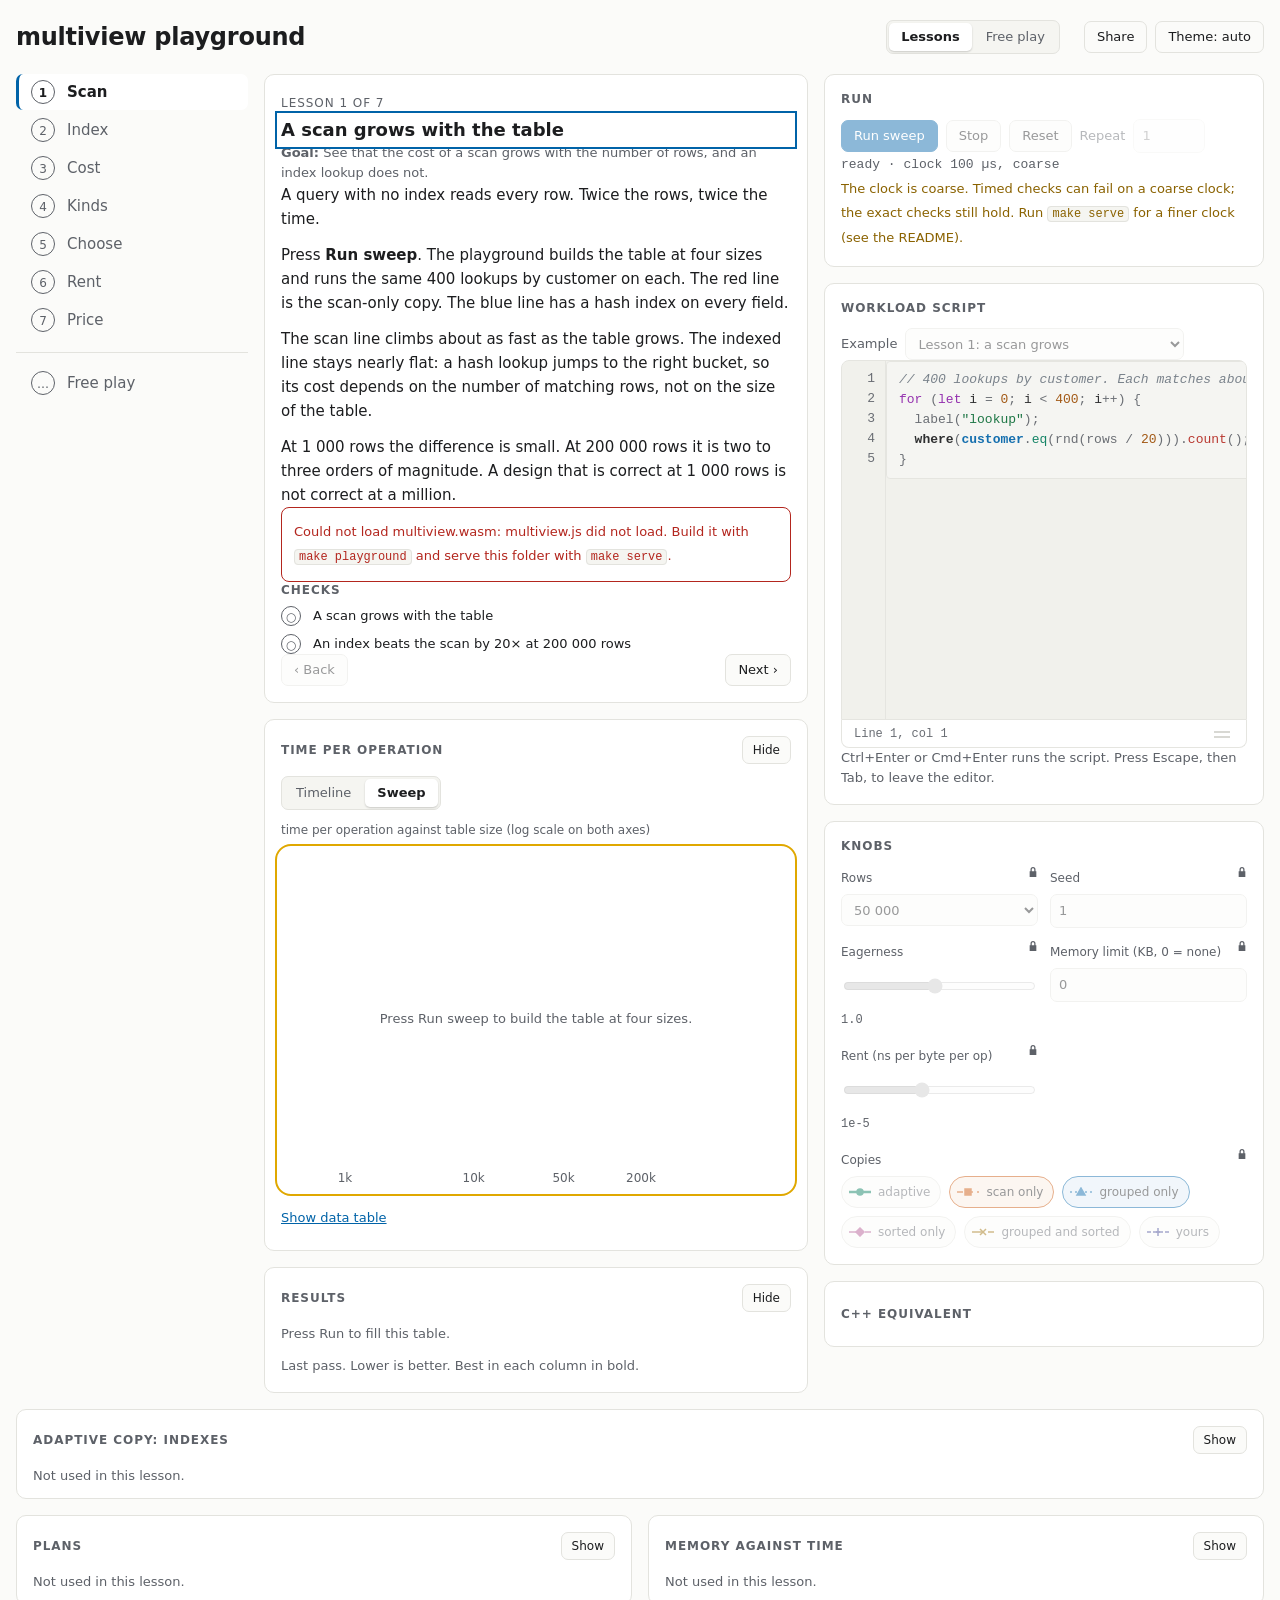
==== playground/web/index.html @ a8b84d74 "feat: rebuild the playground as seven guided lessons with a live editor The page teaches in order: a" ====
<!doctype html>
<html lang="en">
<head>
<meta charset="utf-8">
<meta name="viewport" content="width=device-width, initial-scale=1">
<meta name="color-scheme" content="light dark">
<title>multiview playground</title>
<link rel="stylesheet" href="css/tokens.css">
<link rel="stylesheet" href="css/base.css">
<link rel="stylesheet" href="css/layout.css">
<link rel="stylesheet" href="css/components.css">
<link rel="stylesheet" href="css/charts.css">
<link rel="stylesheet" href="css/editor.css">
</head>
<body>
<a class="skip" id="skip-link" href="#lesson-heading">Skip to lesson</a>
<div class="app">
  <header class="app-header">
    <h1>multiview playground</h1>
    <div class="seg" id="mode-switch" role="group" aria-label="Mode">
      <button type="button" data-mode="lesson" aria-pressed="true">Lessons</button>
      <button type="button" data-mode="free" aria-pressed="false">Free play</button>
    </div>
    <div class="header-tools">
      <span class="share-msg" id="share-status" role="status" aria-live="polite"></span>
      <button type="button" class="btn" id="share-btn">Share</button>
      <button type="button" class="btn" id="theme-btn">Theme: auto</button>
    </div>
  </header>

  <nav class="rail" id="rail" aria-label="Lessons"></nav>
  <nav class="stepper" id="stepper" aria-label="Lessons"></nav>

  <main class="app-main">
    <div class="col-main">
  <section class="panel lesson" id="lesson-panel" aria-label="Lesson">
        <div id="lesson-root"></div>
      </section>

  <section class="panel chart" id="chart-panel" data-panel="chart" aria-labelledby="chart-title">
        <div class="panel-head"><h2 class="panel-title" id="chart-title">Time per operation</h2><button type="button" class="panel-toggle" aria-expanded="true" aria-controls="chart-root">Hide</button></div>
        <p class="panel-unused" hidden>Not used in this lesson.</p>
        <div class="panel-body" id="chart-root"></div>
      </section>

  <section class="panel results" id="results" data-panel="results" aria-labelledby="results-title">
        <div class="panel-head"><h2 class="panel-title" id="results-title">Results</h2><button type="button" class="panel-toggle" aria-expanded="true" aria-controls="results-root">Hide</button></div>
        <p class="panel-unused" hidden>Not used in this lesson.</p>
        <div class="panel-body" id="results-root"></div>
      </section>
    </div>

    <div class="col-side">
  <section class="panel run" id="run-panel" aria-labelledby="run-title">
        <h2 class="panel-title" id="run-title">Run</h2>
        <div id="run-root"></div>
      </section>

  <section class="panel editor" id="editor-panel" aria-labelledby="editor-title">
        <h2 class="panel-title" id="editor-title">Workload script</h2>
        <div id="editor-root"></div>
      </section>

  <section class="panel knobs" id="knobs-panel" aria-labelledby="knobs-title">
        <h2 class="panel-title" id="knobs-title">Knobs</h2>
        <div id="knobs-root"></div>
      </section>

  <details class="panel cpp" id="cpp-panel">
        <summary>C++ equivalent</summary>
        <div id="cpp-root"></div>
      </details>
    </div>

    <div class="analysis">
      <section class="panel inspector" id="inspector" data-panel="inspector" aria-labelledby="inspector-title">
        <div class="panel-head"><h2 class="panel-title" id="inspector-title">Adaptive copy: indexes</h2><button type="button" class="panel-toggle" aria-expanded="true" aria-controls="inspector-root">Hide</button></div>
        <p class="panel-unused" hidden>Not used in this lesson.</p>
        <div class="panel-body" id="inspector-root"></div>
      </section>
      <section class="panel plans" id="plans" data-panel="plans" aria-labelledby="plans-title">
        <div class="panel-head"><h2 class="panel-title" id="plans-title">Plans</h2><button type="button" class="panel-toggle" aria-expanded="true" aria-controls="plans-root">Hide</button></div>
        <p class="panel-unused" hidden>Not used in this lesson.</p>
        <div class="panel-body" id="plans-root"></div>
      </section>
      <section class="panel memory" id="memory" data-panel="memory" aria-labelledby="memory-title">
        <div class="panel-head"><h2 class="panel-title" id="memory-title">Memory against time</h2><button type="button" class="panel-toggle" aria-expanded="true" aria-controls="memory-root">Hide</button></div>
        <p class="panel-unused" hidden>Not used in this lesson.</p>
        <div class="panel-body" id="memory-root"></div>
      </section>
    </div>
  </main>
</div>
<script src="multiview.js"></script>
<script type="module" src="js/main.js"></script>
</body>
</html>
---- playground/web/css/tokens.css ----
/* Every design token of the playground (spec section 8): colours, spacing, type, radii, motion. */
:root {
  color-scheme: light;

  --s-1: 4px; --s-2: 8px; --s-3: 12px; --s-4: 16px; --s-5: 24px; --s-6: 32px; --s-7: 48px;
  --r-panel: 10px; --r-ctl: 7px; --r-badge: 999px; --r-card: 8px;

  --sans: system-ui, -apple-system, "Segoe UI", sans-serif;
  --mono: ui-monospace, "SF Mono", "Cascadia Mono", Menlo, Consolas, monospace;
  --t-xs: 12px; --lh-xs: 16px;
  --t-sm: 13px; --lh-sm: 20px;
  --t-md: 15px; --lh-md: 24px;
  --t-lg: 18px; --lh-lg: 26px;
  --t-xl: 24px; --lh-xl: 32px;

  --ease: cubic-bezier(0.2, 0, 0, 1);

  --bg: #fbfbf9; --panel: #ffffff; --panel-2: #f5f5f1;
  --ink: #1c1d1f; --muted: #5d6168; --line: #e3e3de;
  --grid: #ecece7; --grid-strong: #d5d5cf;
  --accent: #0063a8; --on-accent: #ffffff; --focus: #0063a8;
  --good: #1f7a45; --bad: #b3261e; --warn: #8a6200;
  --event-build: #1f7a45; --event-drop: #b3261e; --event-trial: #6b4fbb;
  --cue-bg: #fff4c2; --cue-ink: #3a2e00; --highlight: #e0a800;

  --copy-0: #007a5a; --copy-1: #c84f00; --copy-2: #0063a8;
  --copy-3: #b0538f; --copy-4: #9a6b00; --copy-5: #3a3f8f;

  --tk-com: #6e7781; --tk-str: #0a6b36; --tk-num: #9a4a00; --tk-kw: #8b1fa8;
  --tk-field: #0063a8; --tk-pred: #007a5a; --tk-query: #1c1d1f; --tk-term: #b3261e;
  --tk-write: #c84f00; --tk-help: #5d6168;
}

@media (prefers-color-scheme: dark) {
  :root:not([data-theme="light"]) {
    color-scheme: dark;
    --bg: #131416; --panel: #1b1c1f; --panel-2: #17181b;
    --ink: #ecece8; --muted: #9a9ea6; --line: #2c2e33;
    --grid: #24262a; --grid-strong: #383a40;
    --accent: #7fb8f5; --on-accent: #0b1a2b; --focus: #7fb8f5;
    --good: #55c785; --bad: #ff8a80; --warn: #e8c060;
    --event-build: #55c785; --event-drop: #ff8a80; --event-trial: #b9a4f5;
    --cue-bg: #3a3214; --cue-ink: #f5e6a8; --highlight: #f0c24a;
    --copy-0: #2ec4a0; --copy-1: #ff8a4c; --copy-2: #5aa9f0;
    --copy-3: #e597c8; --copy-4: #f0c24a; --copy-5: #a7adf5;
    --tk-com: #8b949e; --tk-str: #7ee2a8; --tk-num: #ffb074; --tk-kw: #d6a2f2;
    --tk-field: #7fb8f5; --tk-pred: #2ec4a0; --tk-query: #ecece8; --tk-term: #ff8a80;
    --tk-write: #ff8a4c; --tk-help: #a8acb3;
  }
}

:root[data-theme="dark"] {
  color-scheme: dark;
  --bg: #131416; --panel: #1b1c1f; --panel-2: #17181b;
  --ink: #ecece8; --muted: #9a9ea6; --line: #2c2e33;
  --grid: #24262a; --grid-strong: #383a40;
  --accent: #7fb8f5; --on-accent: #0b1a2b; --focus: #7fb8f5;
  --good: #55c785; --bad: #ff8a80; --warn: #e8c060;
  --event-build: #55c785; --event-drop: #ff8a80; --event-trial: #b9a4f5;
  --cue-bg: #3a3214; --cue-ink: #f5e6a8; --highlight: #f0c24a;
  --copy-0: #2ec4a0; --copy-1: #ff8a4c; --copy-2: #5aa9f0;
  --copy-3: #e597c8; --copy-4: #f0c24a; --copy-5: #a7adf5;
  --tk-com: #8b949e; --tk-str: #7ee2a8; --tk-num: #ffb074; --tk-kw: #d6a2f2;
  --tk-field: #7fb8f5; --tk-pred: #2ec4a0; --tk-query: #ecece8; --tk-term: #ff8a80;
  --tk-write: #ff8a4c; --tk-help: #a8acb3;
}

/* Reduced motion: every duration is zero (spec 8.7). */
@media (prefers-reduced-motion: reduce) {
  :root { --ease: linear; }
  *, *::before, *::after {
    animation-duration: 0s !important;
    animation-delay: 0s !important;
    transition-duration: 0s !important;
    scroll-behavior: auto !important;
  }
}
---- playground/web/css/base.css ----
/* Reset, body, headings, buttons, inputs, tables. */
*, *::before, *::after { box-sizing: border-box; }
html { -webkit-text-size-adjust: 100%; }
body {
  margin: 0;
  background: var(--bg);
  color: var(--ink);
  font: var(--t-md)/var(--lh-md) var(--sans);
}
h1, h2, h3, p, ul, ol { margin: 0; }
ul, ol { padding: 0; list-style: none; }
code { font-family: var(--mono); font-size: 0.92em; background: var(--panel-2); border: 1px solid var(--line); border-radius: 4px; padding: 0 4px; }
.muted { color: var(--muted); }
[hidden] { display: none !important; }

:focus-visible { outline: 2px solid var(--focus); outline-offset: 2px; }

.visually-hidden {
  position: absolute !important; width: 1px; height: 1px; margin: -1px; padding: 0;
  overflow: hidden; clip: rect(0 0 0 0); clip-path: inset(50%); white-space: nowrap; border: 0;
}
.skip {
  position: absolute; left: var(--s-2); top: -48px; z-index: 100; background: var(--accent); color: var(--on-accent);
  padding: var(--s-2) var(--s-4); border-radius: var(--r-ctl); text-decoration: none;
}
.skip:focus { top: var(--s-2); }

/* Buttons */
button, .btn {
  font: inherit; font-size: var(--t-sm); line-height: var(--lh-sm);
  min-height: 32px; padding: 4px 12px;
  border-radius: var(--r-ctl); border: 1px solid var(--line);
  background: var(--bg); color: var(--ink); cursor: pointer;
  transition: border-color 100ms var(--ease), background-color 100ms var(--ease);
}
button:hover:not(:disabled) { border-color: var(--accent); }
button:active:not(:disabled) { background: color-mix(in srgb, var(--accent) 8%, var(--bg)); }
button:disabled { opacity: 0.45; cursor: not-allowed; }
.btn.primary, button.primary { background: var(--accent); border-color: var(--accent); color: var(--on-accent); }
.btn.primary:hover:not(:disabled) { background: color-mix(in srgb, var(--accent) 92%, #000); }
.btn.primary:active:not(:disabled) { background: color-mix(in srgb, var(--accent) 85%, #000); }
.btn.small { min-height: 28px; padding: 2px 10px; font-size: var(--t-xs); }
.link-btn { border: 0; background: none; color: var(--accent); padding: 4px 0; min-height: 32px; text-decoration: underline; }

/* Inputs */
select, input[type="number"], input[type="text"] {
  font: inherit; font-size: var(--t-sm); min-height: 32px; padding: 4px 8px;
  border: 1px solid var(--line); border-radius: var(--r-ctl); background: var(--bg); color: var(--ink);
}
select:hover:not(:disabled), input:hover:not(:disabled) { border-color: var(--accent); }
input[type="range"] { accent-color: var(--accent); min-height: 32px; }
input[type="checkbox"] { width: 18px; height: 18px; accent-color: var(--accent); }
select:disabled, input:disabled { opacity: 0.45; cursor: not-allowed; }

/* Tables */
table { border-collapse: collapse; width: 100%; font-size: var(--t-sm); line-height: var(--lh-sm); }
th, td { text-align: left; padding: 4px 8px; border-bottom: 1px solid var(--line); vertical-align: middle; }
th { font-weight: 600; color: var(--muted); font-size: var(--t-xs); }
td.num, th.num { text-align: right; font-family: var(--mono); font-variant-numeric: tabular-nums; }
caption { text-align: left; color: var(--muted); font-size: var(--t-xs); padding: 4px 0; }

@media (max-width: 767px) {
  button, .btn, select, input[type="number"] { min-height: 44px; }
  .btn.small { min-height: 44px; }
  input[type="checkbox"] { width: 24px; height: 24px; }
}
---- playground/web/css/layout.css ----
/* The page grid (spec 8.3): header, rail, lesson, run, editor, chart, knobs, results, C++, analysis. */
.app {
  display: grid;
  gap: var(--s-4);
  padding: var(--s-4);
  max-width: 1440px;
  margin: 0 auto;
  grid-template-columns: 232px minmax(520px, 1fr) minmax(400px, 440px);
  grid-template-areas:
    "header  header    header"
    "rail    lesson    run"
    "rail    lesson    editor"
    "rail    chart     editor"
    "rail    chart     knobs"
    "rail    results   cpp"
    "analysis analysis analysis";
  align-items: start;
}
.app-main { display: contents; }

@media (max-width: 1199px) {
  .app {
    grid-template-columns: minmax(0, 1fr) minmax(0, 1fr);
    grid-template-areas:
      "header  header"
      "stepper stepper"
      "lesson  run"
      "lesson  editor"
      "chart   chart"
      "results results"
      "knobs   cpp"
      "analysis analysis";
  }
}
@media (max-width: 767px) {
  .app {
    grid-template-columns: minmax(0, 1fr);
    padding: var(--s-3) 16px;
    grid-template-areas: "header" "stepper" "lesson" "run" "chart" "results" "editor" "knobs" "analysis" "cpp";
  }
  .panel.run { position: sticky; bottom: 0; z-index: 20; box-shadow: 0 -2px 8px rgb(0 0 0 / 0.12); }
}

.rail { display: block; position: sticky; top: var(--s-4); align-self: start; }
.stepper { display: none; }
@media (max-width: 1199px) {
  .rail { display: none; }
  .stepper { display: block; }
}

/* The analysis band: inspector full width, plans and memory side by side. */
.analysis {
  display: grid;
  gap: var(--s-4);
  grid-template-columns: minmax(0, 1fr) minmax(0, 1fr);
  grid-template-areas: "inspector inspector" "plans memory";
  min-width: 0;
}
.analysis .inspector { grid-area: inspector; }
.analysis .plans { grid-area: plans; }
.analysis .memory { grid-area: memory; }
@media (max-width: 1199px) {
  .analysis { grid-template-columns: minmax(0, 1fr); grid-template-areas: "inspector" "plans" "memory"; }
}

/* Grid children must be able to shrink: no horizontal page scroll at any width. */
.app > *, .app-main > *, .analysis > * { min-width: 0; }

.app-header {
  display: flex; align-items: center; gap: var(--s-4); flex-wrap: wrap;
  padding: var(--s-1) 0;
}
.app-header h1 { font-size: var(--t-xl); line-height: var(--lh-xl); letter-spacing: -0.01em; flex: 1 1 auto; }
.header-tools { display: flex; gap: var(--s-2); align-items: center; flex-wrap: wrap; }
.share-msg { font-size: var(--t-xs); color: var(--muted); max-width: 32ch; }

.app-header { grid-area: header; }
.rail { grid-area: rail; }
.stepper { grid-area: stepper; }
.panel.lesson { grid-area: lesson; }
.panel.run { grid-area: run; }
.panel.editor { grid-area: editor; }
.panel.chart { grid-area: chart; }
.panel.knobs { grid-area: knobs; }
.panel.results { grid-area: results; }
.panel.cpp { grid-area: cpp; }
.analysis { grid-area: analysis; }
.analysis .panel { grid-area: auto; }
.analysis .inspector { grid-area: inspector; }
.analysis .plans { grid-area: plans; }
.analysis .memory { grid-area: memory; }


/* Desktop: two stacked columns, so a tall panel in one column never leaves a gap in the other.
   Below 1200px the wrappers disappear (display: contents) and the flat grid above applies. */
.col-main, .col-side { display: contents; }
@media (min-width: 1200px) {
  .app {
    grid-template-areas:
      "header   header header"
      "rail     main   side"
      "analysis analysis analysis";
  }
  .col-main, .col-side { display: grid; gap: var(--s-4); align-content: start; min-width: 0; }
  .col-main { grid-area: main; }
  .col-side { grid-area: side; }
  .app .col-main > .panel, .app .col-side > .panel { grid-area: auto; }
}
---- playground/web/css/components.css ----
/* Components: panels, rail, stepper, lesson card, checks, run bar, knobs, chips, kind grid, inspector, plans, badges, cues. */

/* ---- panels ---- */
.panel { background: var(--panel); border: 1px solid var(--line); border-radius: var(--r-panel); padding: var(--s-4); display: block; min-width: 0; }
.panel > * + * { margin-top: var(--s-3); }
.panel-title, .sub-title {
  font-size: var(--t-xs); line-height: var(--lh-xs); text-transform: uppercase; letter-spacing: 0.08em; font-weight: 600; color: var(--muted);
}
.panel-head { display: flex; align-items: center; justify-content: space-between; gap: var(--s-3); }
.panel-toggle { font-size: var(--t-xs); min-height: 28px; padding: 0 10px; }
.panel-unused, .empty, .caption { color: var(--muted); font-size: var(--t-sm); line-height: var(--lh-sm); }
.panel.collapsed { padding-bottom: var(--s-3); }
.panel.collapsed > .panel-head { margin: 0; }
.panel-body > * + * { margin-top: var(--s-3); }
.table-scroll { overflow-x: auto; max-width: 100%; }
details.panel > summary { cursor: pointer; font-size: var(--t-xs); text-transform: uppercase; letter-spacing: 0.08em; font-weight: 600; color: var(--muted); min-height: 32px; display: flex; align-items: center; }
details.panel[open] > summary { margin-bottom: var(--s-3); }
@media (max-width: 767px) { .panel.run > .panel-title { display: none; } }

/* ---- segmented control ---- */
.seg { display: inline-flex; background: var(--panel-2); border: 1px solid var(--line); border-radius: var(--r-ctl); padding: 2px; gap: 2px; }
.seg button { border: 0; background: transparent; border-radius: 5px; min-height: 28px; color: var(--muted); }
.seg button[aria-pressed="true"] { background: var(--panel); color: var(--ink); box-shadow: 0 1px 2px rgb(0 0 0 / 0.18); font-weight: 600; }
@media (max-width: 767px) { .seg button { min-height: 40px; } }

/* ---- rail and stepper ---- */
.nav-list { display: grid; gap: 2px; }
.nav-list a { display: flex; align-items: center; gap: var(--s-3); padding: 6px var(--s-3); border-radius: var(--r-ctl); color: var(--muted); text-decoration: none; min-height: 36px; border-left: 3px solid transparent; }
.nav-list a:hover { color: var(--ink); }
.nav-list a.current { color: var(--ink); font-weight: 600; border-left-color: var(--accent); background: var(--panel); }
.nav-num { flex: none; width: 24px; height: 24px; border-radius: 50%; border: 1.5px solid var(--muted); display: grid; place-items: center; font-size: var(--t-xs); font-variant-numeric: tabular-nums; }
.nav-num.done { background: var(--good); border-color: var(--good); color: var(--bg); font-weight: 700; }
.nav-free-item { margin-top: var(--s-3); padding-top: var(--s-3); border-top: 1px solid var(--line); }
.nav-stepper { display: flex; gap: var(--s-1); overflow-x: auto; padding-bottom: 2px; }
.nav-stepper li { flex: none; }
.nav-stepper a { border-left: 0; border-bottom: 3px solid transparent; padding: 4px 10px; min-height: 44px; }
.nav-stepper a.current { border-bottom-color: var(--accent); }
.nav-stepper .nav-title { display: none; }
.nav-stepper a.current .nav-title, .nav-stepper .nav-free-item .nav-title { display: inline; }
.nav-stepper .nav-free-item { margin: 0; padding: 0; border: 0; }
@media (min-width: 768px) { .nav-stepper .nav-title { display: inline; } }

/* ---- lesson card ---- */
.lesson-head h2 { font-size: var(--t-lg); line-height: var(--lh-lg); margin-top: 2px; }
.lesson-head h2:focus { outline: none; }
.lesson-head h2:focus-visible { outline: 2px solid var(--focus); outline-offset: 4px; }
.eyebrow { font-size: var(--t-xs); color: var(--muted); text-transform: uppercase; letter-spacing: 0.08em; }
.lesson-goal { color: var(--muted); font-size: var(--t-sm); line-height: var(--lh-sm); }
.lesson-copy { max-width: 68ch; }
.lesson-copy > * + * { margin-top: var(--s-3); }
.lesson-list { list-style: disc; padding-left: var(--s-5); }
.lesson-list li + li { margin-top: var(--s-2); }
.load-error { color: var(--bad); border: 1px solid var(--bad); border-radius: var(--r-card); padding: var(--s-3); font-size: var(--t-sm); }
.checks { display: grid; gap: var(--s-2); margin-top: var(--s-2); }
.check { display: flex; gap: var(--s-3); align-items: flex-start; font-size: var(--t-sm); line-height: var(--lh-sm); }
.check-icon { flex: none; width: 20px; height: 20px; border-radius: 50%; display: grid; place-items: center; border: 1.5px solid var(--muted); color: var(--muted); font-size: var(--t-xs); }
.check.pass .check-icon { background: var(--good); border-color: var(--good); color: var(--panel); font-weight: 700; }
.check.fail .check-icon { background: var(--bad); border-color: var(--bad); color: var(--panel); font-weight: 700; }
.check-body { display: flex; flex-direction: column; gap: 2px; align-items: flex-start; }
.check-measured { color: var(--muted); font-family: var(--mono); font-size: var(--t-xs); }
.check-measured.dim { opacity: 0.8; }
.check-fallback { color: var(--ink); }
.all-done { color: var(--good); font-weight: 600; font-size: var(--t-sm); }
.clock-note { font-size: var(--t-sm); color: var(--warn); border-left: 3px solid var(--warn); padding-left: var(--s-3); }
.end-panel { background: var(--panel-2); border: 1px solid var(--line); border-radius: var(--r-card); padding: var(--s-3); display: grid; gap: var(--s-3); justify-items: start; }
.lesson-nav { display: flex; justify-content: space-between; gap: var(--s-3); }

/* ---- run bar ---- */
.run-buttons { display: flex; flex-wrap: wrap; gap: var(--s-2); align-items: center; }
.inline-field { display: inline-flex; align-items: center; gap: var(--s-2); font-size: var(--t-sm); color: var(--muted); }
.inline-field input[type="number"] { width: 72px; }
.inline-field.locked { opacity: 0.45; }
.run-line { font-size: var(--t-sm); color: var(--muted); font-family: var(--mono); font-variant-numeric: tabular-nums; }
.run-note { font-size: var(--t-sm); color: var(--muted); }
.warn-note { color: var(--warn); }
.run-error { color: var(--bad); font-family: var(--mono); font-size: var(--t-xs); white-space: pre-wrap; border-left: 3px solid var(--bad); padding-left: var(--s-3); }
.budget { background: var(--cue-bg); color: var(--cue-ink); border: 1px solid var(--highlight); border-radius: var(--r-card); padding: var(--s-3); display: grid; gap: var(--s-2); font-size: var(--t-sm); }
.budget-btns { display: flex; gap: var(--s-2); }

/* ---- editor panel ---- */
.editor-top { display: flex; align-items: center; justify-content: space-between; gap: var(--s-3); flex-wrap: wrap; }
.editor-top select { max-width: 100%; }
.editor-badge { font-size: var(--t-xs); color: var(--warn); }
.plain-editor { width: 100%; font: var(--t-sm)/var(--lh-sm) var(--mono); tab-size: 2; padding: var(--s-3); border: 1px solid var(--line); border-radius: var(--r-card); background: var(--panel-2); color: var(--ink); resize: vertical; min-height: 280px; white-space: pre; overflow: auto; }
.plain-status { color: var(--bad); font-family: var(--mono); font-size: var(--t-xs); white-space: pre-wrap; }
.editor-host.locked { opacity: 0.92; }

/* ---- knobs ---- */
.knob-grid { display: grid; grid-template-columns: 1fr 1fr; gap: var(--s-3); }
.knob { display: grid; gap: 4px; position: relative; align-content: start; }
.knob > label, .knob-label { font-size: var(--t-xs); color: var(--muted); }
.knob.locked { color: var(--muted); }
.knob-value { font-family: var(--mono); font-size: var(--t-xs); color: var(--muted); }
.lock-wrap { position: absolute; right: 0; top: 0; color: var(--muted); display: inline-flex; }
.knob-copies { margin-top: var(--s-3); }
.knob-copies .lock-wrap { top: 0; }
.chips { display: flex; flex-wrap: wrap; gap: var(--s-2); }
.chip { display: inline-flex; align-items: center; gap: 6px; border-radius: var(--r-badge); padding: 2px 10px 2px 6px; font-size: var(--t-xs); }
.chip[aria-pressed="true"] { background: color-mix(in srgb, var(--chip) 12%, var(--panel)); border-color: var(--chip); }
.chip[aria-pressed="false"] { color: var(--muted); }
.swatch { flex: none; }
.kind-grid { margin-top: var(--s-4); }
.kind-grid.locked { opacity: 0.6; }
.kinds th, .kinds td { padding: 2px 4px; text-align: center; font-size: var(--t-xs); border-bottom: 0; }
.kinds th[scope="row"] { text-align: left; color: var(--ink); font-weight: 600; }
.kinds td { min-width: 28px; }

/* ---- results ---- */
.results-table, table.results { min-width: 440px; }
table.results td, table.results th { white-space: nowrap; }
.sw-col { width: 36px; padding-right: 0; }
.copy-name { color: var(--ink); font-weight: 500; font-size: var(--t-sm); }
td.best .ns-val { color: var(--good); font-weight: 700; }
td.noisy .ns-val { color: var(--muted); }
.ns-val { display: block; }
.ns-bar { display: block; height: 4px; margin-top: 3px; background: transparent; }
.ns-bar i { display: block; height: 4px; border-radius: 2px; margin-left: auto; }
.ok-mark { color: var(--good); font-weight: 700; }
.bad-mark { color: var(--bad); font-weight: 700; }
.row-toggle { border: 0; background: none; padding: 0; min-height: 0; text-align: left; text-decoration: underline dotted; font-weight: 500; }
.detail-row td { font-family: var(--mono); font-size: var(--t-xs); color: var(--muted); white-space: normal; }
th[id^="results-col"] { position: relative; }
@media (max-width: 767px) {
  table.results { min-width: 0; }
  .col-extra, .col-ans { display: none; }
}
@media (min-width: 768px) { .detail-row { display: none; } }

/* ---- inspector ---- */
.idx-header { font-size: var(--t-sm); font-family: var(--mono); color: var(--ink); line-height: var(--lh-sm); }
.idx-trials { position: relative; display: inline-block; }
.idx-grid { display: grid; gap: var(--s-3); }
.idx-row { display: grid; grid-template-columns: 76px repeat(6, minmax(150px, 1fr)); gap: var(--s-2); overflow-x: auto; padding: 2px; align-items: stretch; }
.idx-field { font-weight: 600; font-size: var(--t-sm); align-self: center; position: sticky; left: 0; background: var(--panel); z-index: 1; padding-right: 4px; }
.idx-card {
  display: grid; gap: 2px; text-align: left; align-content: start;
  background: var(--panel); border: 1px solid var(--line); border-radius: var(--r-card); padding: var(--s-2) var(--s-3);
  font-size: var(--t-xs); line-height: var(--lh-xs); min-height: 0;
}
.idx-card:hover { border-color: var(--accent); }
.idx-card.never { border-style: dashed; opacity: 0.6; }
.idx-card.dropped { border-color: var(--muted); }
.idx-card.live { border-color: color-mix(in srgb, var(--good) 55%, var(--line)); }
.idx-card.trial { border-color: var(--event-trial); }
.idx-card.sel { outline: 2px solid var(--accent); outline-offset: 1px; }
.idx-top { display: flex; align-items: center; justify-content: space-between; gap: 4px; }
.idx-kind { font-weight: 700; font-size: var(--t-sm); }
.kv { display: flex; justify-content: space-between; gap: var(--s-2); }
.kv .k { color: var(--muted); }
.kv .v { font-family: var(--mono); font-variant-numeric: tabular-nums; }
.reason { color: var(--muted); font-size: var(--t-xs); min-height: var(--lh-xs); }
.balance { position: relative; display: block; height: 6px; background: var(--grid); border-radius: 3px; margin: 2px 0; }
.balance::after { content: ""; position: absolute; left: 50%; top: -1px; bottom: -1px; width: 1px; background: var(--muted); }
.balance i { position: absolute; top: 0; bottom: 0; border-radius: 3px; }
.badge { display: inline-block; padding: 0 8px; border-radius: var(--r-badge); font-size: var(--t-xs); font-weight: 600; line-height: var(--lh-xs); border: 1px solid transparent; }
.badge.st-live { background: color-mix(in srgb, var(--good) 16%, transparent); color: var(--good); }
.badge.st-trial { background: color-mix(in srgb, var(--event-trial) 16%, transparent); color: var(--event-trial); }
.badge.st-dropped { background: color-mix(in srgb, var(--muted) 14%, transparent); color: var(--muted); border-color: var(--muted); }
.badge.st-never { color: var(--muted); border: 1px dashed var(--muted); }
.idx-card.flash { animation: flash 600ms var(--ease); }
@keyframes flash { from { background: color-mix(in srgb, var(--flash, var(--accent)) 25%, var(--panel)); } to { background: var(--panel); } }
@media (prefers-reduced-motion: reduce) {
  .idx-card.flash { animation: none; border: 2px solid var(--flash, var(--accent)); }
}
.event-log { max-height: 180px; overflow: auto; font-family: var(--mono); font-size: var(--t-xs); line-height: var(--lh-sm); border: 1px solid var(--line); border-radius: var(--r-card); padding: var(--s-2) var(--s-3); background: var(--panel-2); }
.event-log:empty::after { content: "No index events yet."; color: var(--muted); }
.event-log li.fresh { animation: fadein 150ms var(--ease); }
.event-log li.hl { background: color-mix(in srgb, var(--highlight) 22%, transparent); }
@keyframes fadein { from { opacity: 0; } to { opacity: 1; } }
.ev-build { color: var(--event-build); }
.ev-drop { color: var(--event-drop); }
.ev-trial { color: var(--event-trial); }
.ev-pos { color: var(--muted); }

/* ---- plans ---- */
.plan-list { display: grid; gap: var(--s-3); }
.plan-row { border-bottom: 1px solid var(--line); padding-bottom: var(--s-3); display: grid; gap: 4px; }
.plan-row code { border: 0; background: none; padding: 0; font-size: var(--t-sm); display: block; overflow-wrap: anywhere; }
.plan-raw { color: var(--muted); }
.plan-words, .plan-cost { font-size: var(--t-sm); line-height: var(--lh-sm); }
.plan-cost { color: var(--muted); }

/* ---- lesson cues and focus ---- */
.cue-tag {
  position: absolute; z-index: 5; left: 0; top: -26px; white-space: nowrap;
  background: var(--cue-bg); color: var(--cue-ink); border: 1px solid var(--highlight); border-radius: 6px;
  padding: 1px 8px; font-size: var(--t-xs); font-weight: 500; text-transform: none; letter-spacing: 0;
  animation: fadein 100ms var(--ease);
}
.cue-tag.inline { position: static; display: inline-block; margin-left: var(--s-2); }
.lesson-focus { outline: 2px solid var(--highlight); outline-offset: 4px; border-radius: var(--r-panel); animation: pulse 600ms var(--ease) 2; }
@keyframes pulse { 0%, 100% { outline-color: var(--highlight); } 50% { outline-color: color-mix(in srgb, var(--highlight) 30%, transparent); } }
th.lesson-focus, td.lesson-focus { border-radius: 0; outline-offset: -2px; }
th .cue-tag { position: static; display: block; margin-top: 2px; white-space: normal; width: max-content; max-width: 220px; }
---- playground/web/css/charts.css ----
/* Canvas sizes, chart toolbars, tooltips and the text-alternative data tables. */
.chart-toolbar { display: flex; flex-wrap: wrap; gap: var(--s-3); align-items: center; }
.axis-title { font-size: var(--t-xs); line-height: var(--lh-xs); color: var(--muted); }
.chart-wrap { position: relative; width: 100%; }
.chart-canvas { display: block; width: 100%; height: 340px; border-radius: var(--r-card); }
.chart-canvas:focus-visible { outline: 2px solid var(--focus); outline-offset: 2px; }
.sweep-canvas { height: 340px; }
.memory-canvas { height: 300px; }
@media (max-width: 767px) {
  .chart-canvas, .sweep-canvas { height: 220px; }
  .memory-canvas { height: 240px; }
}
.chart-legend { font-size: var(--t-xs); color: var(--muted); display: flex; gap: var(--s-3); flex-wrap: wrap; }

.chart-tip {
  position: absolute; z-index: 10; pointer-events: none; max-width: 340px;
  background: var(--panel); color: var(--ink); border: 1px solid var(--grid-strong); border-radius: var(--r-card);
  box-shadow: 0 4px 14px rgb(0 0 0 / 0.18); padding: var(--s-2) var(--s-3); font-size: var(--t-xs); line-height: var(--lh-xs);
  animation: fadein 100ms var(--ease);
}
.tip-head { font-weight: 700; margin-bottom: 4px; }
.tip-row { display: grid; grid-template-columns: 28px auto auto 1fr; gap: 6px; align-items: center; white-space: nowrap; }
.tip-name { font-weight: 500; }
.tip-val { font-family: var(--mono); font-variant-numeric: tabular-nums; text-align: right; }
.tip-words { color: var(--muted); }
.tip-event { margin-top: 4px; }
.tip-note { margin-top: 6px; color: var(--muted); white-space: normal; }

.data-table-box { max-height: 260px; overflow: auto; border: 1px solid var(--line); border-radius: var(--r-card); }
table.data th[scope="row"] { color: var(--ink); font-weight: 500; }
---- playground/web/css/editor.css ----
/* Everything for the code editor: the .ed-* widget and the .tk-* token colours.
   Tokens come from the page (tokens.css); the fallbacks are the light values. */

/* ---- token colours (also used by the C++ pane) ---- */
.tk-com   { color: var(--tk-com, #6e7781); font-style: italic; }
.tk-str   { color: var(--tk-str, #0a6b36); }
.tk-num   { color: var(--tk-num, #9a4a00); }
.tk-kw    { color: var(--tk-kw, #8b1fa8); }
.tk-field { color: var(--tk-field, #0063a8); font-weight: 700; }
.tk-pred  { color: var(--tk-pred, #007a5a); }
.tk-query { color: var(--tk-query, #1c1d1f); font-weight: 700; }
.tk-term  { color: var(--tk-term, #b3261e); }
.tk-write { color: var(--tk-write, #c84f00); font-weight: 700; }
.tk-help  { color: var(--tk-help, #5d6168); }
.tk-id    { color: inherit; }
.tk-punct, .tk-op { color: var(--tk-punct, var(--muted, #5d6168)); }

/* ---- the widget ---- */
.ed {
  --ed-pad-x: 12px;
  --ed-pad-y: 8px;
  position: relative;
  min-width: 0;
  font: 13px/20px var(--mono, ui-monospace, "SF Mono", "Cascadia Mono", Menlo, Consolas, monospace);
  color: var(--ink, #1c1d1f);
}
.ed [hidden] { display: none !important; }

.ed-main {
  position: relative;
  display: flex;
  height: 360px;
  min-height: 120px;
  overflow: hidden;
  background: var(--panel-2, #f5f5f1);
  border: 1px solid var(--line, #e3e3de);
  border-radius: 8px 8px 0 0;
}
@media (max-width: 767px) {
  .ed-main { height: 280px; }
}

.ed-gutter {
  position: relative;
  flex: none;
  width: 44px;
  overflow: hidden;
  border-right: 1px solid var(--line, #e3e3de);
  color: var(--muted, #5d6168);
  user-select: none;
  -webkit-user-select: none;
}
.ed-gutter-inner { padding: var(--ed-pad-y) 0; will-change: transform; }
.ed-ln {
  position: relative;
  height: 20px;
  padding-right: 10px;
  text-align: right;
  font-variant-numeric: tabular-nums;
}
.ed-ln-error::before, .ed-ln-warning::before {
  content: "";
  position: absolute;
  left: 8px;
  top: 7px;
  width: 6px;
  height: 6px;
  border-radius: 50%;
}
.ed-ln-error::before   { background: var(--bad, #b3261e); }
.ed-ln-warning::before { background: var(--warn, #8a6200); }

.ed-body { position: relative; flex: 1 1 auto; min-width: 0; overflow: hidden; }

/* The highlight layer and the textarea share every metric that affects where a character lands. */
.ed-hl, .ed-input {
  position: absolute;
  inset: 0;
  margin: 0;
  border: 0;
  font: inherit;
  letter-spacing: 0;
  word-spacing: 0;
  font-kerning: none;
  font-variant-ligatures: none;
  tab-size: 2;
  -moz-tab-size: 2;
  white-space: pre;
  word-wrap: normal;
  overflow-wrap: normal;
  text-indent: 0;
  text-transform: none;
}
.ed-hl { overflow: hidden; pointer-events: none; background: transparent; }
.ed-hl code {
  display: block;
  box-sizing: border-box;
  min-width: max-content;
  padding: var(--ed-pad-y) var(--ed-pad-x);
  font: inherit;
  will-change: transform;
}
.ed-input {
  box-sizing: border-box;
  width: 100%;
  height: 100%;
  padding: var(--ed-pad-y) var(--ed-pad-x);
  overflow: auto;
  resize: none;
  background: transparent;
  color: transparent;
  -webkit-text-fill-color: transparent;
  caret-color: var(--ink, #1c1d1f);
  outline: none;
  -webkit-appearance: none;
  appearance: none;
}
.ed-input::selection { background: color-mix(in srgb, var(--accent, #0063a8) 28%, transparent); color: transparent; -webkit-text-fill-color: transparent; }
.ed-input::placeholder { color: transparent; }
.ed-main:focus-within { outline: 2px solid var(--focus, #0063a8); outline-offset: 1px; }
.ed-readonly .ed-main { background: color-mix(in srgb, var(--panel-2, #f5f5f1) 70%, var(--line, #e3e3de)); }
.ed-readonly .ed-input { cursor: default; }

/* Error and warning underlines. The text is made of non-breaking spaces so the underline has the
   exact width of the characters it covers. */
.ed-squiggles, .ed-linehl { position: absolute; inset: 0; overflow: hidden; pointer-events: none; }
.ed-squiggles-inner { position: absolute; left: 0; top: 0; will-change: transform; }
.ed-sq {
  position: absolute;
  height: 20px;
  white-space: pre;
  color: transparent;
  text-decoration-line: underline;
  text-decoration-style: wavy;
  text-decoration-skip-ink: none;
}
.ed-sq-error   { text-decoration-color: var(--bad, #b3261e); }
.ed-sq-warning { text-decoration-color: var(--warn, #8a6200); }

.ed-linehl-inner { position: absolute; left: 0; right: 0; top: 0; will-change: transform; }
.ed-line-hl {
  position: absolute;
  left: 0;
  right: 0;
  background: color-mix(in srgb, var(--highlight, #e0a800) 22%, transparent);
  box-shadow: inset 3px 0 0 var(--highlight, #e0a800);
}

.ed-measure { position: absolute; left: 0; top: 0; visibility: hidden; white-space: pre; pointer-events: none; }

/* ---- autocomplete ---- */
.ed-pop {
  position: absolute;
  z-index: 20;
  min-width: 280px;
  max-width: min(420px, 100%);
  background: var(--panel, #fff);
  color: var(--ink, #1c1d1f);
  border: 1px solid var(--line, #e3e3de);
  border-radius: 8px;
  box-shadow: 0 6px 20px rgba(0, 0, 0, 0.18);
  overflow: hidden;
  animation: ed-fade 100ms cubic-bezier(0.2, 0, 0, 1);
}
.ed-complete { list-style: none; margin: 0; padding: 4px; max-height: 248px; overflow-y: auto; }
.ed-item {
  display: flex;
  align-items: center;
  gap: 8px;
  height: 24px;
  padding: 0 6px;
  border-radius: 5px;
  cursor: pointer;
  white-space: nowrap;
}
.ed-item[aria-selected="true"] { background: color-mix(in srgb, var(--accent, #0063a8) 14%, transparent); }
.ed-item-name { flex: none; }
.ed-item-name b { font-weight: 700; }
.ed-item-sig {
  flex: 1 1 auto;
  min-width: 0;
  overflow: hidden;
  text-overflow: ellipsis;
  text-align: right;
  color: var(--muted, #5d6168);
}
.ed-glyph {
  flex: none;
  display: inline-grid;
  place-items: center;
  width: 16px;
  height: 16px;
  border-radius: 4px;
  font: 700 10px/1 var(--sans, system-ui, sans-serif);
  background: rgba(128, 128, 128, 0.16);
  background: color-mix(in srgb, currentColor 14%, transparent);
}
.ed-glyph-field    { color: var(--tk-field, #0063a8); }
.ed-glyph-pred     { color: var(--tk-pred, #007a5a); }
.ed-glyph-query    { color: var(--tk-query, #1c1d1f); }
.ed-glyph-terminal { color: var(--tk-term, #b3261e); }
.ed-glyph-write    { color: var(--tk-write, #c84f00); }
.ed-glyph-helper   { color: var(--tk-help, #5d6168); }
.ed-glyph-snippet  { color: var(--accent, #0063a8); }
.ed-glyph-keyword  { color: var(--tk-kw, #8b1fa8); }
.ed-doc {
  padding: 6px 10px;
  border-top: 1px solid var(--line, #e3e3de);
  font: 12px/16px var(--sans, system-ui, -apple-system, "Segoe UI", sans-serif);
  color: var(--muted, #5d6168);
  display: -webkit-box;
  -webkit-line-clamp: 2;
  -webkit-box-orient: vertical;
  overflow: hidden;
}

/* ---- signature help and hover ---- */
.ed-sig {
  position: absolute;
  z-index: 19;
  max-width: min(460px, 100%);
  padding: 6px 10px;
  background: var(--panel, #fff);
  color: var(--ink, #1c1d1f);
  border: 1px solid var(--line, #e3e3de);
  border-radius: 8px;
  box-shadow: 0 4px 14px rgba(0, 0, 0, 0.16);
  pointer-events: none;
  animation: ed-fade 100ms cubic-bezier(0.2, 0, 0, 1);
}
.ed-sig-head { white-space: pre-wrap; overflow-wrap: anywhere; }
.ed-sig-arg { font-weight: 700; color: var(--accent, #0063a8); text-decoration: underline; text-underline-offset: 3px; }
.ed-sig-doc {
  margin-top: 2px;
  font: 12px/16px var(--sans, system-ui, -apple-system, "Segoe UI", sans-serif);
  color: var(--muted, #5d6168);
}
.ed-sig-error   { border-color: var(--bad, #b3261e); }
.ed-sig-warning { border-color: var(--warn, #8a6200); }

/* ---- status line ---- */
.ed-status {
  display: flex;
  align-items: center;
  gap: 12px;
  min-height: 28px;
  padding: 2px 8px 2px 12px;
  border: 1px solid var(--line, #e3e3de);
  border-top: 0;
  border-radius: 0 0 8px 8px;
  background: var(--panel, #fff);
  font: 12px/16px var(--sans, system-ui, -apple-system, "Segoe UI", sans-serif);
  color: var(--muted, #5d6168);
}
.ed-pos { flex: none; font-family: var(--mono, ui-monospace, Menlo, Consolas, monospace); }
.ed-msg { flex: 1 1 auto; min-width: 0; overflow: hidden; text-overflow: ellipsis; white-space: nowrap; }
.ed-msg-error   { color: var(--bad, #b3261e); }
.ed-msg-warning { color: var(--warn, #8a6200); }
.ed-grip {
  flex: none;
  width: 32px;
  height: 20px;
  margin-left: auto;
  border-radius: 4px;
  cursor: ns-resize;
  touch-action: none;
  background:
    linear-gradient(var(--grid-strong, #d5d5cf), var(--grid-strong, #d5d5cf)) center 7px / 16px 2px no-repeat,
    linear-gradient(var(--grid-strong, #d5d5cf), var(--grid-strong, #d5d5cf)) center 12px / 16px 2px no-repeat;
}
.ed-grip:hover { background-color: color-mix(in srgb, var(--accent, #0063a8) 10%, transparent); }
.ed-grip:focus-visible { outline: 2px solid var(--focus, #0063a8); outline-offset: 1px; }

.ed-sr-only {
  position: absolute;
  width: 1px;
  height: 1px;
  margin: -1px;
  padding: 0;
  overflow: hidden;
  clip: rect(0 0 0 0);
  white-space: nowrap;
  border: 0;
}

@keyframes ed-fade { from { opacity: 0; } to { opacity: 1; } }
@media (prefers-reduced-motion: reduce) {
  .ed-pop, .ed-sig { animation: none; }
}

/* A read-only code block with the same colours, for the C++ pane. */
.ed-code {
  margin: 0;
  padding: 10px 12px;
  overflow: auto;
  border: 1px solid var(--line, #e3e3de);
  border-radius: 8px;
  background: var(--panel-2, #f5f5f1);
  font: 13px/20px var(--mono, ui-monospace, "SF Mono", "Cascadia Mono", Menlo, Consolas, monospace);
  color: var(--ink, #1c1d1f);
  tab-size: 2;
  white-space: pre;
}
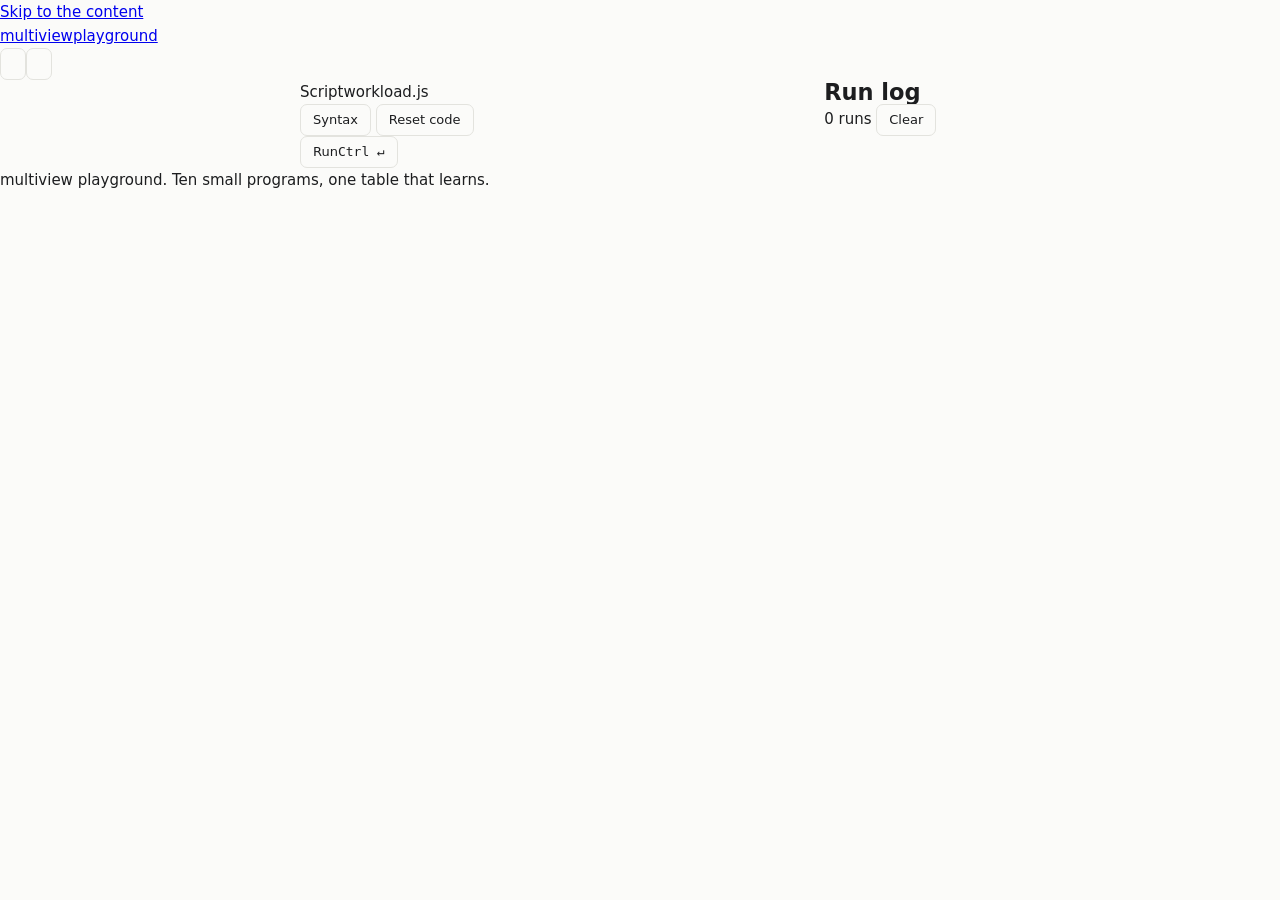
==== commit 90eaab04: "feat: rebuild the playground as a code-first course of ten steps Each step is a program to edit and " ====
--- a/playground/web/index.html
+++ b/playground/web/index.html
@@ -4,94 +4,116 @@
 <meta charset="utf-8">
 <meta name="viewport" content="width=device-width, initial-scale=1">
 <meta name="color-scheme" content="light dark">
+<meta name="description" content="Ten small programs that show how a multiview table learns which indexes to build. Edit the code, press Run, read the log.">
 <title>multiview playground</title>
 <link rel="stylesheet" href="css/tokens.css">
 <link rel="stylesheet" href="css/base.css">
-<link rel="stylesheet" href="css/layout.css">
 <link rel="stylesheet" href="css/components.css">
-<link rel="stylesheet" href="css/charts.css">
 <link rel="stylesheet" href="css/editor.css">
+<link rel="stylesheet" href="css/page.css">
 </head>
-<body>
-<a class="skip" id="skip-link" href="#lesson-heading">Skip to lesson</a>
-<div class="app">
-  <header class="app-header">
-    <h1>multiview playground</h1>
-    <div class="seg" id="mode-switch" role="group" aria-label="Mode">
-      <button type="button" data-mode="lesson" aria-pressed="true">Lessons</button>
-      <button type="button" data-mode="free" aria-pressed="false">Free play</button>
+<body class="mv-paper">
+<a class="mv-skip-link" href="#main">Skip to the content</a>
+
+<header class="mv-topbar">
+  <div class="mv-topbar__inner">
+    <a class="mv-topbar__brand" href="#step-1"><span class="mv-topbar__brand-name">multiview</span><span class="mv-topbar__brand-sub">playground</span></a>
+    <div class="pg-stepper-wide">
+      <nav class="mv-stepper" aria-label="Lesson steps"><ol class="mv-stepper__list" id="stepper-list"></ol></nav>
+      <span class="pg-step-count" id="step-count"></span>
+      <span class="pg-step-buttons">
+        <button class="mv-button mv-button--ghost mv-button--icon js-prev" type="button" aria-label="Previous step"><span data-icon="chevron" data-size="18" data-class="mv-icon--flip"></span></button>
+        <button class="mv-button mv-button--ghost mv-button--icon js-next" type="button" aria-label="Next step"><span data-icon="chevron" data-size="18"></span></button>
+      </span>
     </div>
-    <div class="header-tools">
-      <span class="share-msg" id="share-status" role="status" aria-live="polite"></span>
-      <button type="button" class="btn" id="share-btn">Share</button>
-      <button type="button" class="btn" id="theme-btn">Theme: auto</button>
+  </div>
+</header>
+
+<div class="pg-stepper-compact">
+  <nav class="mv-stepper mv-stepper--compact" aria-label="Lesson steps (compact)">
+    <span class="mv-stepper__count" id="step-count-compact"></span>
+    <span class="mv-stepper__current-title" id="step-title-compact"></span>
+    <div class="mv-stepper__tools">
+      <button class="mv-button mv-button--ghost mv-button--icon js-prev" type="button" aria-label="Previous step"><span data-icon="chevron" data-size="18" data-class="mv-icon--flip"></span></button>
+      <button class="mv-button mv-button--ghost mv-button--icon js-next" type="button" aria-label="Next step"><span data-icon="chevron" data-size="18"></span></button>
     </div>
-  </header>
+    <div class="mv-stepper__progress" id="step-progress" role="progressbar" aria-valuemin="1" aria-valuemax="10" aria-valuenow="1"><span class="mv-stepper__progress-fill" id="step-progress-fill"></span></div>
+  </nav>
+</div>
 
-  <nav class="rail" id="rail" aria-label="Lessons"></nav>
-  <nav class="stepper" id="stepper" aria-label="Lessons"></nav>
+<main id="main" class="pg-page" tabindex="-1">
+  <noscript><p class="pg-noscript">This page needs JavaScript and WebAssembly to run the examples.</p></noscript>
+  <div class="pg-layout">
+    <div class="pg-intro mv-lesson-step__intro">
+      <div class="mv-lesson-step__overline" id="step-overline"></div>
+      <h1 class="mv-lesson-step__heading" id="step-heading" tabindex="-1"></h1>
+      <p class="mv-lesson-step__goal" id="step-goal"></p>
+    </div>
 
-  <main class="app-main">
-    <div class="col-main">
-  <section class="panel lesson" id="lesson-panel" aria-label="Lesson">
-        <div id="lesson-root"></div>
+    <details class="pg-details" id="step-details">
+      <summary class="pg-details__summary"><span data-icon="chevron" data-size="16" class="pg-details__chevron"></span><span>More: explanation and Try this</span></summary>
+      <div class="pg-details__body">
+        <div class="mv-lesson-step__body" id="step-body"></div>
+        <div class="pg-annotations" id="step-annotations"></div>
+        <section class="mv-lesson-step__try" aria-labelledby="try-heading">
+          <h2 class="mv-lesson-step__try-heading" id="try-heading">Try this</h2>
+          <ol class="mv-lesson-step__try-list" id="step-try"></ol>
+        </section>
+        <div id="step-done"></div>
+        <nav class="mv-lesson-step__nav" id="step-nav" aria-label="Step navigation">
+          <button class="mv-button mv-button--ghost mv-lesson-step__nav-prev" type="button"><span data-icon="chevron" data-size="16" data-class="mv-icon--flip"></span>Previous</button>
+          <button class="mv-button mv-button--secondary mv-lesson-step__nav-next" type="button">Next step<span data-icon="chevron" data-size="16"></span></button>
+        </nav>
+      </div>
+    </details>
+
+    <div class="pg-center">
+      <div class="pg-settings" id="settings" hidden></div>
+      <section class="mv-code-editor" id="editor-card" aria-labelledby="editor-file">
+        <div class="mv-code-editor__header">
+          <div class="mv-code-editor__file"><span class="mv-code-editor__file-label">Script</span><span class="mv-code-editor__file-name" id="editor-file">workload.js</span></div>
+          <div class="mv-code-editor__actions">
+            <button class="mv-chip mv-chip--interactive" type="button" id="syntax-chip"><span class="mv-chip__label">Syntax</span></button>
+            <button class="mv-button mv-button--ghost mv-code-editor__action" type="button" id="reset-button" aria-label="Reset code"><span data-icon="reset" data-size="16"></span><span class="mv-code-editor__action-label">Reset code</span></button>
+          </div>
+          <button class="mv-run-button" type="button" id="run-button" aria-keyshortcuts="Control+Enter Meta+Enter" aria-disabled="true"><span data-icon="clock" data-size="16" class="mv-run-button__icon"></span><span class="mv-run-button__label">Run</span><kbd class="mv-run-button__kbd">Ctrl &#8629;</kbd></button>
+        </div>
+        <div class="mv-code-editor__progress" aria-hidden="true"></div>
+        <div class="mv-code-editor__body" id="editor-host"></div>
       </section>
-
-  <section class="panel chart" id="chart-panel" data-panel="chart" aria-labelledby="chart-title">
-        <div class="panel-head"><h2 class="panel-title" id="chart-title">Time per operation</h2><button type="button" class="panel-toggle" aria-expanded="true" aria-controls="chart-root">Hide</button></div>
-        <p class="panel-unused" hidden>Not used in this lesson.</p>
-        <div class="panel-body" id="chart-root"></div>
-      </section>
-
-  <section class="panel results" id="results" data-panel="results" aria-labelledby="results-title">
-        <div class="panel-head"><h2 class="panel-title" id="results-title">Results</h2><button type="button" class="panel-toggle" aria-expanded="true" aria-controls="results-root">Hide</button></div>
-        <p class="panel-unused" hidden>Not used in this lesson.</p>
-        <div class="panel-body" id="results-root"></div>
+      <div class="pg-actions">
+        <button class="mv-button mv-button--secondary" type="button" id="again-button" hidden>Run again on the same table</button>
+        <button class="mv-button mv-button--secondary" type="button" id="show-button" hidden>Show me</button>
+      </div>
+      <div class="pg-tip" id="tip-area"></div>
+      <section class="pg-examples" id="examples" aria-labelledby="examples-title" hidden>
+        <h2 class="pg-examples__title" id="examples-title">Examples</h2>
+        <ul class="pg-examples__list" id="examples-list"></ul>
       </section>
     </div>
 
-    <div class="col-side">
-  <section class="panel run" id="run-panel" aria-labelledby="run-title">
-        <h2 class="panel-title" id="run-title">Run</h2>
-        <div id="run-root"></div>
+    <div class="pg-right">
+      <section class="mv-run-log pg-log" id="run-log" aria-labelledby="log-title">
+        <div class="mv-run-log__header">
+          <h2 class="mv-run-log__title" id="log-title">Run log</h2>
+          <span class="mv-run-log__count">0 runs</span>
+          <button class="mv-button mv-button--ghost mv-run-log__clear" type="button">Clear</button>
+        </div>
+        <div class="mv-run-log__body" role="log" aria-live="polite" aria-relevant="additions" aria-label="Run log" tabindex="0"></div>
       </section>
+      <div class="pg-chart" id="chart-host" hidden></div>
+      <p class="pg-lab" id="lab-link" hidden><a href="lab.html">The lab</a></p>
+    </div>
+  </div>
+</main>
 
-  <section class="panel editor" id="editor-panel" aria-labelledby="editor-title">
-        <h2 class="panel-title" id="editor-title">Workload script</h2>
-        <div id="editor-root"></div>
-      </section>
+<footer class="mv-page__footer">
+  <p>multiview playground. Ten small programs, one table that learns.</p>
+</footer>
 
-  <section class="panel knobs" id="knobs-panel" aria-labelledby="knobs-title">
-        <h2 class="panel-title" id="knobs-title">Knobs</h2>
-        <div id="knobs-root"></div>
-      </section>
+<span class="mv-visually-hidden" role="status" id="live-status"></span>
 
-  <details class="panel cpp" id="cpp-panel">
-        <summary>C++ equivalent</summary>
-        <div id="cpp-root"></div>
-      </details>
-    </div>
-
-    <div class="analysis">
-      <section class="panel inspector" id="inspector" data-panel="inspector" aria-labelledby="inspector-title">
-        <div class="panel-head"><h2 class="panel-title" id="inspector-title">Adaptive copy: indexes</h2><button type="button" class="panel-toggle" aria-expanded="true" aria-controls="inspector-root">Hide</button></div>
-        <p class="panel-unused" hidden>Not used in this lesson.</p>
-        <div class="panel-body" id="inspector-root"></div>
-      </section>
-      <section class="panel plans" id="plans" data-panel="plans" aria-labelledby="plans-title">
-        <div class="panel-head"><h2 class="panel-title" id="plans-title">Plans</h2><button type="button" class="panel-toggle" aria-expanded="true" aria-controls="plans-root">Hide</button></div>
-        <p class="panel-unused" hidden>Not used in this lesson.</p>
-        <div class="panel-body" id="plans-root"></div>
-      </section>
-      <section class="panel memory" id="memory" data-panel="memory" aria-labelledby="memory-title">
-        <div class="panel-head"><h2 class="panel-title" id="memory-title">Memory against time</h2><button type="button" class="panel-toggle" aria-expanded="true" aria-controls="memory-root">Hide</button></div>
-        <p class="panel-unused" hidden>Not used in this lesson.</p>
-        <div class="panel-body" id="memory-root"></div>
-      </section>
-    </div>
-  </main>
-</div>
 <script src="multiview.js"></script>
-<script type="module" src="js/main.js"></script>
+<script type="module" src="js/v2/main.js"></script>
 </body>
 </html>
--- a/playground/web/css/page.css
+++ b/playground/web/css/page.css
@@ -0,0 +1,200 @@
+/* Page layout and page-specific rules of the v2 playground (index.html). Components come from
+   components.css and are not restyled here; every class in this file starts with pg-.
+   Breakpoints (literals, as design-system.md 4.2 asks): 600, 760, 960, 1100. */
+
+/* ---- shell ---- */
+.pg-page {
+  max-width: 1480px;
+  margin-inline: auto;
+  padding: var(--space-6) var(--space-6) var(--space-16);
+}
+.pg-page:focus { outline: none; }
+.pg-noscript { padding: var(--space-4); border: var(--border); border-radius: var(--radius-lg); }
+
+/* ---- stepper: dots in the top bar from 960 px, a compact band under it below ---- */
+.pg-stepper-wide { display: flex; align-items: center; gap: var(--space-3); min-width: 0; flex: 1 1 auto; }
+.pg-step-count {
+  flex: none;
+  margin-left: var(--space-2);
+  color: var(--color-text-muted);
+  font-size: var(--text-label-size);
+  line-height: var(--text-label-lh);
+  font-variant-numeric: tabular-nums;
+  white-space: nowrap;
+}
+.pg-step-buttons { display: flex; gap: var(--space-1); flex: none; }
+.pg-stepper-compact { display: none; padding-inline: var(--layout-gutter); border-bottom: var(--border); background: var(--color-bg); }
+@media (max-width: 959px) {
+  .pg-stepper-wide { display: none; }
+  .pg-stepper-compact { display: block; }
+}
+
+/* ---- three columns: lesson, editor, log ---- */
+.pg-layout {
+  display: grid;
+  grid-template-columns: 300px minmax(0, 1.15fr) minmax(400px, 1fr);
+  grid-template-areas: "intro center right" "details center right";
+  grid-template-rows: auto 1fr;
+  column-gap: var(--space-6);
+  align-items: start;
+}
+.pg-layout > * { min-width: 0; }
+.pg-intro { grid-area: intro; }
+.pg-details { grid-area: details; margin-top: var(--space-5); }
+.pg-center { grid-area: center; display: flex; flex-direction: column; gap: var(--space-4); }
+.pg-right { grid-area: right; display: flex; flex-direction: column; gap: var(--space-6); }
+
+/* the text column is narrow: the heading takes the title size here */
+@media (min-width: 1100px) {
+  .pg-intro .mv-lesson-step__heading { font-size: var(--text-title-size); line-height: var(--text-title-lh); letter-spacing: var(--text-title-tracking); }
+  .pg-intro .mv-lesson-step__goal { font-size: var(--text-body-size); line-height: var(--text-body-lh); }
+  .pg-details > .pg-details__summary { display: none; }
+}
+
+/* below 1100 px the lesson is a band above the editor and the log; the explanation is a drawer */
+@media (max-width: 1099px) {
+  .pg-layout {
+    grid-template-columns: minmax(0, 1fr) minmax(0, 1fr);
+    grid-template-areas: "intro intro" "details details" "center right";
+    grid-template-rows: none;
+    row-gap: var(--space-6);
+  }
+  .pg-details { margin-top: 0; }
+  .pg-right { align-self: stretch; }
+}
+/* phone: editor first, then the run row, then the log, then the explanation */
+@media (max-width: 759px) {
+  .pg-page { padding-inline: var(--space-4); padding-top: var(--space-4); }
+  .pg-layout {
+    grid-template-columns: minmax(0, 1fr);
+    grid-template-areas: "intro" "center" "right" "details";
+  }
+}
+
+/* ---- explanation drawer (details) ---- */
+.pg-details__summary {
+  display: flex;
+  align-items: center;
+  gap: var(--space-2);
+  min-height: 44px;
+  padding: 0;
+  list-style: none;
+  cursor: pointer;
+  color: var(--color-text-secondary);
+  font-size: var(--text-heading-size);
+  line-height: var(--text-heading-lh);
+  font-weight: var(--text-heading-weight);
+  border-top: var(--border);
+}
+.pg-details__summary::-webkit-details-marker { display: none; }
+.pg-details__summary:hover { color: var(--color-text); }
+.pg-details__summary:focus-visible { outline: var(--focus-width) solid var(--color-focus); outline-offset: var(--focus-offset-tight); border-radius: var(--radius-sm); }
+.pg-details__chevron { color: var(--color-faint); transition: transform var(--dur-fast) var(--ease-out); }
+.pg-details[open] > .pg-details__summary .pg-details__chevron { transform: rotate(90deg); }
+.pg-details__body { display: flex; flex-direction: column; gap: var(--space-5); padding-top: var(--space-2); }
+.pg-details__body .mv-lesson-step__body > * + * { margin-top: var(--space-4); }
+.pg-details .mv-lesson-step__nav { margin-top: var(--space-4); }
+.pg-annotations { display: flex; flex-direction: column; gap: var(--space-4); }
+.pg-annotations:empty { display: none; }
+.pg-details__body .mv-lesson-step__try { margin-top: 0; }
+
+/* ---- settings row above the editor ---- */
+.pg-settings { display: flex; flex-wrap: wrap; align-items: center; gap: var(--space-3) var(--space-5); }
+.pg-setting { display: flex; align-items: center; gap: var(--space-2); }
+.pg-setting__label {
+  color: var(--color-text-muted);
+  font-size: var(--text-overline-size);
+  line-height: var(--text-overline-lh);
+  font-weight: var(--text-overline-weight);
+  letter-spacing: var(--text-overline-tracking);
+  text-transform: uppercase;
+}
+.pg-settings .mv-segmented { flex-wrap: wrap; }
+
+/* ---- under the editor ---- */
+.pg-actions { display: flex; flex-wrap: wrap; gap: var(--space-2); }
+.pg-actions .mv-button[hidden] { display: none; }
+.pg-tip:empty { display: none; }
+.pg-examples__title { font-size: var(--text-heading-size); line-height: var(--text-heading-lh); font-weight: var(--text-heading-weight); color: var(--color-text-secondary); }
+.pg-examples__list { display: flex; flex-wrap: wrap; gap: var(--space-2); margin-top: var(--space-2); }
+.pg-example { height: auto; min-height: var(--control-h); text-align: left; }
+
+/* the code the lesson points at */
+.pg-link-hl { background: var(--color-highlight-bg); }
+
+/* ---- run log ---- */
+.pg-log .mv-run-log__run { min-width: 0; }
+.pg-log .mv-run-log__text { white-space: pre-wrap; overflow-wrap: anywhere; }
+.pg-log .pg-wrap { white-space: normal; }
+.pg-run-head { display: flex; flex-wrap: wrap; align-items: center; justify-content: space-between; gap: var(--space-2); padding-block: var(--space-1); }
+.pg-run-head .mv-chip { flex: none; }
+.pg-clock-tip { margin: var(--space-2) var(--space-4); }
+.pg-block-head {
+  display: flex;
+  flex-wrap: wrap;
+  gap: 0 var(--space-3);
+  width: 100%;
+  margin: var(--space-1) 0 0;
+  padding: 0 var(--space-4);
+  border: 0;
+  background: transparent;
+  color: var(--color-text-secondary);
+  font-family: var(--font-mono);
+  font-size: var(--text-code-sm-size);
+  line-height: var(--text-code-lh);
+  text-align: left;
+  cursor: pointer;
+}
+.pg-block-head:hover { color: var(--color-text); background: var(--color-surface-sunken); }
+.pg-block-head:focus-visible { outline: var(--focus-width) solid var(--color-focus); outline-offset: -2px; }
+.pg-block-label { color: var(--color-text); font-weight: var(--font-weight-semibold); }
+.pg-block-text { min-width: 0; overflow-wrap: anywhere; }
+.pg-block-count { color: var(--color-text-muted); }
+.pg-plan-tail { color: var(--color-text-muted); }
+.pg-more { margin-left: var(--space-4); height: 24px; }
+.pg-log .pg-log-notice:empty { display: none; }
+.pg-log .pg-error { margin: var(--space-2) var(--space-4); }
+.pg-log-older { margin: var(--space-2) var(--space-4) 0; }
+.pg-log-live { position: absolute; width: 1px; height: 1px; overflow: hidden; clip: rect(0 0 0 0); }
+
+/* ---- chart and links under the log ---- */
+.pg-chart[hidden], .pg-lab[hidden] { display: none; }
+.pg-chart { margin-top: var(--space-4); }
+.pg-lab { font-size: var(--text-small-size); line-height: var(--text-small-lh); }
+
+/* ---- tooltip addition in the editor ---- */
+.pg-first-use { margin-top: 2px; font: 12px/16px var(--font-sans); color: var(--color-text-muted); }
+
+/* ---- syntax card in a drawer: a side sheet, a bottom sheet on a phone ---- */
+.pg-drawer {
+  position: fixed;
+  z-index: var(--z-drawer);
+  top: var(--topbar-h);
+  right: 0;
+  bottom: 0;
+  width: min(440px, 100vw);
+  overflow: auto;
+  padding: var(--space-4);
+  background: var(--color-bg);
+  border-left: var(--border);
+  box-shadow: var(--shadow-3);
+}
+.pg-drawer[hidden] { display: none; }
+.pg-drawer__close { position: absolute; top: var(--space-2); right: var(--space-2); }
+.pg-drawer__body { padding-top: var(--space-6); }
+@media (max-width: 599px) {
+  .pg-drawer { top: auto; left: 0; width: 100vw; max-height: 70vh; border-left: 0; border-top: var(--border); border-radius: var(--radius-lg) var(--radius-lg) 0 0; }
+}
+.pg-syntax-line { margin: var(--space-3) 0 var(--space-2); font-size: var(--text-small-size); line-height: var(--text-small-lh); color: var(--color-text-secondary); }
+.pg-syntax-line code { font-family: var(--font-mono); font-size: var(--text-code-sm-size); }
+.pg-syntax-desc { color: var(--color-text-secondary); font-size: var(--text-small-size); line-height: 24px; margin-right: var(--space-2); }
+.pg-syntax-note { flex-basis: 100%; margin-top: var(--space-1); color: var(--color-text-muted); font-size: var(--text-small-size); line-height: var(--text-small-lh); }
+.pg-dim { opacity: 0.5; }
+.mv-syntax-card__groups { margin-top: var(--space-4); }
+
+@media (pointer: coarse) {
+  .pg-block-head { min-height: 44px; align-content: center; }
+}
+
+/* The details block already carries the space under the goal line; the body must not add a second one. */
+.pg-details__body > .mv-lesson-step__body { margin-top: 0; }
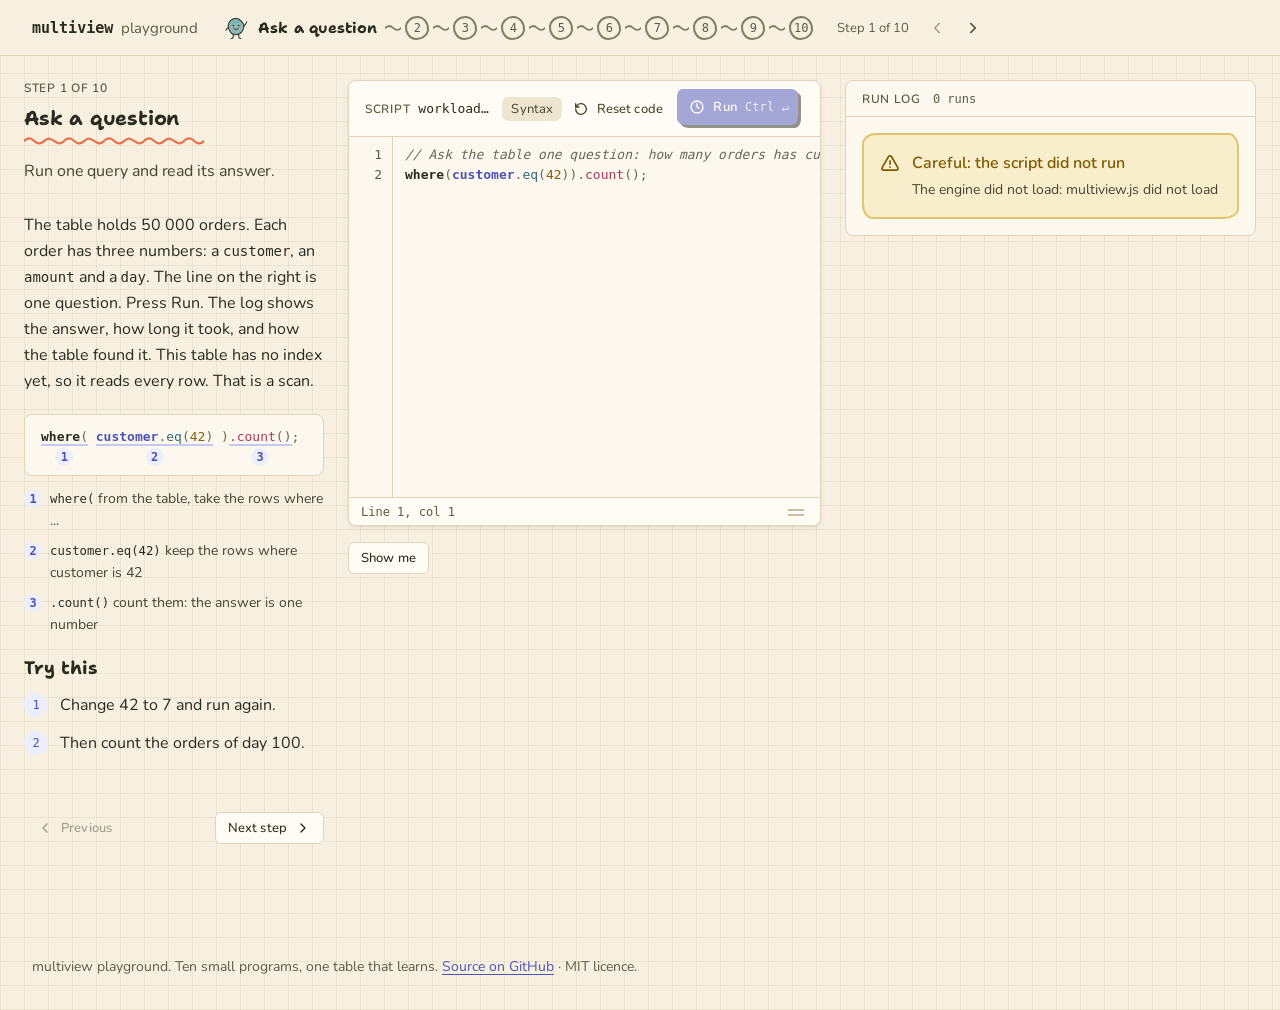
==== commit 1d1d66e2: "docs: prepare for a public repo: README badges, status, licence and playground link; neutral wording" ====
--- a/playground/web/index.html
+++ b/playground/web/index.html
@@ -108,7 +108,8 @@
 </main>
 
 <footer class="mv-page__footer">
-  <p>multiview playground. Ten small programs, one table that learns.</p>
+  <p>multiview playground. Ten small programs, one table that learns.
+    <a href="https://github.com/meros/cpp-multiview" rel="noopener">Source on GitHub</a> · MIT licence.</p>
 </footer>
 
 <span class="mv-visually-hidden" role="status" id="live-status"></span>
--- a/playground/web/css/tokens.css
+++ b/playground/web/css/tokens.css
@@ -1,77 +1,547 @@
-/* Every design token of the playground (spec section 8): colours, spacing, type, radii, motion. */
+/* Design tokens of the multiview playground. The spec is docs/design-system.md.
+   Values only: no component CSS here. Theme-dependent roles appear in three blocks with identical
+   keys (light :root, dark by system preference, dark by data-theme). Everything else is in :root once.
+   Aliases at the end (--ink, --panel, ...) exist because css/editor.css reads those names.
+   Palette: the mood-board re-tune (design-system.md section 12): cream paper, warm brown-green ink,
+   periwinkle accent, earthy status colours; dark is "night forest". */
+
+/* ---- self-hosted fonts (design-system.md 3.1 and 12.6). Files in playground/web/fonts/, Latin subset.
+   Until the files exist the stacks fall back to the system faces; nothing else changes. ---- */
+@font-face {
+  font-family: "Shantell Sans";
+  font-style: normal;
+  font-weight: 700;
+  font-display: swap;
+  src: url("../fonts/shantell-sans-700-latin.woff2") format("woff2");
+  unicode-range: U+0000-00FF, U+0131, U+0152-0153, U+02BB-02BC, U+02C6, U+02DA, U+02DC, U+0304, U+0308, U+0329, U+2000-206F, U+20AC, U+2122, U+2191, U+2193, U+2212, U+2215, U+FEFF, U+FFFD;
+}
+@font-face {
+  font-family: "Nunito";
+  font-style: normal;
+  font-weight: 400 700;
+  font-display: swap;
+  src: url("../fonts/nunito-400-700-latin.woff2") format("woff2");
+  unicode-range: U+0000-00FF, U+0131, U+0152-0153, U+02BB-02BC, U+02C6, U+02DA, U+02DC, U+0304, U+0308, U+0329, U+2000-206F, U+20AC, U+2122, U+2191, U+2193, U+2212, U+2215, U+FEFF, U+FFFD;
+}
+
 :root {
   color-scheme: light;
 
-  --s-1: 4px; --s-2: 8px; --s-3: 12px; --s-4: 16px; --s-5: 24px; --s-6: 32px; --s-7: 48px;
-  --r-panel: 10px; --r-ctl: 7px; --r-badge: 999px; --r-card: 8px;
-
-  --sans: system-ui, -apple-system, "Segoe UI", sans-serif;
-  --mono: ui-monospace, "SF Mono", "Cascadia Mono", Menlo, Consolas, monospace;
-  --t-xs: 12px; --lh-xs: 16px;
-  --t-sm: 13px; --lh-sm: 20px;
-  --t-md: 15px; --lh-md: 24px;
-  --t-lg: 18px; --lh-lg: 26px;
-  --t-xl: 24px; --lh-xl: 32px;
-
-  --ease: cubic-bezier(0.2, 0, 0, 1);
-
-  --bg: #fbfbf9; --panel: #ffffff; --panel-2: #f5f5f1;
-  --ink: #1c1d1f; --muted: #5d6168; --line: #e3e3de;
-  --grid: #ecece7; --grid-strong: #d5d5cf;
-  --accent: #0063a8; --on-accent: #ffffff; --focus: #0063a8;
-  --good: #1f7a45; --bad: #b3261e; --warn: #8a6200;
-  --event-build: #1f7a45; --event-drop: #b3261e; --event-trial: #6b4fbb;
-  --cue-bg: #fff4c2; --cue-ink: #3a2e00; --highlight: #e0a800;
-
-  --copy-0: #007a5a; --copy-1: #c84f00; --copy-2: #0063a8;
-  --copy-3: #b0538f; --copy-4: #9a6b00; --copy-5: #3a3f8f;
-
-  --tk-com: #6e7781; --tk-str: #0a6b36; --tk-num: #9a4a00; --tk-kw: #8b1fa8;
-  --tk-field: #0063a8; --tk-pred: #007a5a; --tk-query: #1c1d1f; --tk-term: #b3261e;
-  --tk-write: #c84f00; --tk-help: #5d6168;
-}
-
+  /* ---- palette: neutral ramp (cream paper and brown-green ink, light theme) ---- */
+  --neutral-0: #fffcf5;
+  --neutral-25: #fdf8ee;
+  --neutral-50: #f7f0e1;
+  --neutral-100: #efe6d2;
+  --neutral-200: #e0d4ba;
+  --neutral-300: #cbbd9e;
+  --neutral-400: #a89b7d;
+  --neutral-500: #877d63;
+  --neutral-600: #5f5a45;
+  --neutral-700: #47432f;
+  --neutral-800: #34322a;
+  --neutral-900: #2a2b1f;
+  --neutral-950: #1b1d15;
+
+  /* ---- palette: night ramp (night forest, dark theme) ---- */
+  --night-950: #121611;
+  --night-900: #161b15;
+  --night-850: #1a2019;
+  --night-800: #222920;
+  --night-750: #283026;
+  --night-700: #323b30;
+  --night-600: #435040;
+  --night-500: #6f7a67;
+  --night-400: #9aa18e;
+  --night-300: #aab19c;
+  --night-200: #d0d3c1;
+  --night-100: #eeeadb;
+
+  /* ---- palette: brand ramp (periwinkle indigo) ---- */
+  --brand-50: #eceefb;
+  --brand-100: #dde0f8;
+  --brand-200: #c3c9f2;
+  --brand-300: #a3adf0;
+  --brand-400: #8590e4;
+  --brand-500: #6871d4;
+  --brand-600: #4b53b8;
+  --brand-700: #3d4399;
+  --brand-800: #2f3478;
+  --brand-900: #1f2340;
+
+  /* ---- semantic roles: surfaces ---- */
+  --color-bg: #f7f0e1;               /* neutral-50: the page (cream paper) */
+  --color-surface: #fffcf5;          /* neutral-0: the code-editor card (lightest paper) */
+  --color-surface-inset: #fdf8ee;    /* neutral-25: code area, run log */
+  --color-surface-sunken: #efe6d2;   /* neutral-100: segmented track, chips */
+  --color-surface-raised: #fffcf5;   /* popovers */
+  --color-surface-selected: #fffcf5; /* selected segmented option */
+
+  /* ---- semantic roles: text and lines ---- */
+  --color-text: #2a2b1f;             /* neutral-900 */
+  --color-text-secondary: #47432f;   /* neutral-700 */
+  --color-text-muted: #5f5a45;       /* neutral-600 */
+  --color-faint: #877d63;            /* neutral-500: non-text only (icons, decoration) */
+  --color-border: #e0d4ba;           /* neutral-200 */
+  --color-border-strong: #877d63;    /* neutral-500: input borders, 3:1 */
+  --color-grid: #efe6d2;             /* neutral-100 */
+  --color-grid-strong: #cbbd9e;      /* neutral-300 */
+
+  /* ---- semantic roles: interactive ---- */
+  --color-accent: #4b53b8;           /* brand-600 */
+  --color-accent-hover: #3d4399;     /* brand-700 */
+  --color-accent-active: #2f3478;    /* brand-800 */
+  --color-on-accent: #ffffff;
+  --color-accent-subtle: #eceefb;    /* brand-50 */
+  --color-accent-border: #c3c9f2;    /* brand-200 */
+  --color-focus: #4b53b8;            /* brand-600 */
+
+  /* ---- semantic roles: status ---- */
+  --color-insight: #4b53b8;          /* periwinkle */
+  --color-insight-bg: #eceefb;
+  --color-insight-border: #c3c9f2;
+  --color-tip: #3e6a5c;              /* sage (blue-green) */
+  --color-tip-bg: #e7f0e6;
+  --color-tip-border: #b3cfb8;
+  --color-warning: #7d5a00;          /* mustard */
+  --color-warning-bg: #f9eecb;
+  --color-warning-border: #e2c46e;
+  --color-error: #ac3f26;            /* terracotta */
+  --color-error-bg: #fbe8df;
+  --color-error-border: #eeb6a2;
+  --color-success: #3b6d2c;          /* leaf (yellow-green) */
+  --color-success-bg: #eaf1dc;
+  --color-success-border: #bad19e;
+  --color-highlight: #f0c13a;        /* editor line bar and 22 % tint; decorative */
+  --color-highlight-bg: #faecbd;     /* a cue in prose */
+
+  /* ---- semantic roles: tooltip ---- */
+  --color-tooltip-bg: #34322a;       /* neutral-800 */
+  --color-tooltip-text: #f7f0e1;     /* neutral-50 */
+  --color-tooltip-border: transparent;
+
+  /* ---- data: series (marker and dash are mandatory, see design-system.md 2.6) ---- */
+  --series-1: #a8472a;               /* terracotta, circle, solid */
+  --series-2: #2f7783;               /* dusty teal, square, dash 6 4 */
+  --series-3: #a87e00;               /* mustard, triangle, dash 2 3 */
+  --chart-axis: #5f5a45;
+  --chart-axis-line: #cbbd9e;
+  --chart-grid: #efe6d2;
+  --chart-annotation: #47432f;
+  --chart-hatch-bg: #fffcf5;
+
+  /* ---- elevation ---- */
+  --shadow-1: 0 1px 2px rgb(42 43 31 / 0.07), 0 2px 8px rgb(42 43 31 / 0.05);
+  --shadow-2: 0 4px 16px rgb(42 43 31 / 0.12), 0 1px 3px rgb(42 43 31 / 0.08);
+  --shadow-3: 0 16px 40px rgb(42 43 31 / 0.18), 0 2px 8px rgb(42 43 31 / 0.08);
+  --shadow-segment: 0 1px 2px rgb(42 43 31 / 0.14);
+
+  /* ---- syntax (read by css/editor.css) ---- */
+  --tk-com: #6b6754;
+  --tk-str: #456f26;
+  --tk-num: #8e5c08;
+  --tk-kw: #874a9c;
+  --tk-field: #4b53b8;
+  --tk-pred: #2d6b73;
+  --tk-query: #2a2b1f;
+  --tk-term: #ad3659;
+  --tk-write: #ab4520;
+  --tk-help: #5b5746;
+  --tk-punct: #6b6754;
+
+  /* ---- handmade layer, themed part (design-system.md section 12) ---- */
+  --paper-grid-line: rgb(150 120 70 / 0.11);   /* graph-paper rule on --color-bg */
+  --color-crayon: #2a2b1f;                     /* hard offset shadow colour */
+  --decor-coral: #e8724e;                      /* the six board colours: decoration only, never meaning */
+  --decor-sun: #f2bf2f;
+  --decor-leaf: #5f9e4f;
+  --decor-periwinkle: #7685de;
+  --decor-plum: #9a66c2;
+  --decor-blush: #ea8bb0;
+  --squiggle-pattern-opacity: 1;
+
+  /* ======== theme-independent tokens ======== */
+
+  /* ---- fonts ---- */
+  --font-sans: "Nunito", system-ui, -apple-system, "Segoe UI", Roboto, "Helvetica Neue", "Noto Sans", "Liberation Sans", Arial, sans-serif;
+  --font-mono: ui-monospace, "SF Mono", "JetBrains Mono", "Cascadia Code", "Cascadia Mono", Menlo, Consolas, "DejaVu Sans Mono", "Liberation Mono", monospace;
+  --font-weight-regular: 400;
+  --font-weight-medium: 500;
+  --font-weight-semibold: 600;
+  --font-weight-bold: 700;
+
+  /* ---- type scale: size, line height, weight, tracking ---- */
+  --text-display-size: 32px;  --text-display-lh: 40px;  --text-display-weight: 700;  --text-display-tracking: 0em;
+  --text-title-size: 20px;    --text-title-lh: 28px;    --text-title-weight: 600;    --text-title-tracking: -0.01em;
+  --text-heading-size: 16px;  --text-heading-lh: 24px;  --text-heading-weight: 600;  --text-heading-tracking: 0em;
+  --text-lead-size: 18px;     --text-lead-lh: 28px;     --text-lead-weight: 400;     --text-lead-tracking: -0.005em;
+  --text-body-size: 16px;     --text-body-lh: 26px;     --text-body-weight: 400;     --text-body-tracking: 0em;
+  --text-small-size: 14px;    --text-small-lh: 22px;    --text-small-weight: 400;    --text-small-tracking: 0em;
+  --text-label-size: 13px;    --text-label-lh: 18px;    --text-label-weight: 500;    --text-label-tracking: 0.01em;
+  --text-overline-size: 12px; --text-overline-lh: 16px; --text-overline-weight: 600; --text-overline-tracking: 0.06em;
+  --text-code-size: 13px;     --text-code-lh: 20px;     --text-code-weight: 400;     --text-code-tracking: 0em;
+  --text-code-sm-size: 12px;  --text-code-sm-lh: 16px;  --text-code-sm-weight: 400;  --text-code-sm-tracking: 0em;
+  --text-stat-size: 40px;     --text-stat-lh: 44px;     --text-stat-weight: 700;     --text-stat-tracking: 0em;
+  --measure: 66ch;
+  --measure-narrow: 60ch;
+
+  /* ---- spacing (4 px base) ---- */
+  --space-0: 0px;
+  --space-1: 4px;
+  --space-2: 8px;
+  --space-3: 12px;
+  --space-4: 16px;
+  --space-5: 20px;
+  --space-6: 24px;
+  --space-8: 32px;
+  --space-10: 40px;
+  --space-12: 48px;
+  --space-16: 64px;
+  --space-20: 80px;
+
+  /* ---- layout (full: 1200 px and up; media queries below change them) ---- */
+  --layout-max: 1280px;
+  --layout-gutter: 32px;
+  --layout-text-col: 400px;
+  --layout-col-gap: 48px;
+  --layout-stacked-max: 720px;
+  --topbar-h: 56px;
+
+  /* ---- radii ---- */
+  --radius-xs: 2px;
+  --radius-sm: 4px;
+  --radius-md: 6px;
+  --radius-lg: 8px;
+  --radius-pill: 999px;
+
+  /* ---- borders ---- */
+  --border-width: 1px;
+  --border-width-strong: 2px;
+  --border: 1px solid var(--color-border);
+  --border-control: 1px solid var(--color-border-strong);
+
+  /* ---- elevation (theme-independent part) ---- */
+  --shadow-0: none;
+
+  /* ---- controls and targets ---- */
+  --control-h: 32px;
+  --run-h: 36px;
+  --target-min: 24px;
+
+  /* ---- focus ---- */
+  --focus-width: 2px;
+  --focus-offset: 2px;
+  --focus-offset-tight: 1px;
+
+  /* ---- motion ---- */
+  --dur-instant: 80ms;
+  --dur-fast: 120ms;
+  --dur-base: 200ms;
+  --dur-slow: 280ms;
+  --dur-chart: 480ms;
+  --dur-progress: 1200ms;
+  --stagger-log: 30ms;
+  --stagger-bar: 40ms;
+  --motion-distance: 4px;
+  --motion-distance-lg: 8px;
+  --ease-out: cubic-bezier(0.2, 0, 0, 1);
+  --ease-in: cubic-bezier(0.4, 0, 1, 1);
+  --ease-in-out: cubic-bezier(0.4, 0, 0.2, 1);
+  --ease-linear: linear;
+
+  /* ---- layers ---- */
+  --z-sticky: 10;
+  --z-drawer: 30;
+  --z-popover: 40;
+  --z-tooltip: 50;
+  --z-skip: 100;
+
+  /* ---- run-log line colours (resolve through the roles, so they follow the theme) ---- */
+  --log-value: var(--color-text);
+  --log-timing: var(--color-text);
+  --log-plan: var(--color-text-secondary);
+  --log-keyword: var(--color-text-muted);
+  --log-icon: var(--color-text-muted);
+  --log-icon-index: var(--color-accent);
+  --log-build: var(--color-success);
+  --log-drop: var(--color-warning);
+  --log-trial: var(--color-accent);
+
+  /* ---- aliases read by css/editor.css (do not rename; they resolve through the roles) ---- */
+  --bg: var(--color-bg);
+  --panel: var(--color-surface);
+  --panel-2: var(--color-surface-inset);
+  --ink: var(--color-text);
+  --muted: var(--color-text-muted);
+  --line: var(--color-border);
+  --grid-strong: var(--color-grid-strong);
+  --accent: var(--color-accent);
+  --focus: var(--color-focus);
+  --bad: var(--color-error);
+  --warn: var(--color-warning);
+  --good: var(--color-success);
+  --highlight: var(--color-highlight);
+  --sans: var(--font-sans);
+  --mono: var(--font-mono);
+
+  /* ======== handmade layer (design-system.md section 12): theme-independent part ======== */
+
+  /* ---- display face: step titles, stepper label, stat number, a few short labels only ---- */
+  --font-display: "Shantell Sans", ui-rounded, "Chalkboard SE", "Segoe Print", system-ui, sans-serif;
+  --text-display-font: var(--font-display);
+  --text-stat-font: var(--font-display);
+  --text-hand-size: 18px;     --text-hand-lh: 24px;     --text-hand-weight: 700;     --text-hand-tracking: 0em;     --text-hand-font: var(--font-display);
+  --text-hand-sm-size: 15px;  --text-hand-sm-lh: 20px;  --text-hand-sm-weight: 700;  --text-hand-sm-tracking: 0.005em; --text-hand-sm-font: var(--font-display);
+
+  /* ---- graph paper: page background behind the cards only, never behind code or log text ---- */
+  --paper-grid-size: 24px;
+  --paper-grid:
+    repeating-linear-gradient(0deg, var(--paper-grid-line) 0 1px, transparent 1px var(--paper-grid-size)),
+    repeating-linear-gradient(90deg, var(--paper-grid-line) 0 1px, transparent 1px var(--paper-grid-size));
+
+  /* ---- wobbly shapes: 8-value border-radius lists (horizontal / vertical radii) ---- */
+  --radius-wobble-sm: 5px 8px 6px 9px / 8px 5px 9px 6px;          /* chips, the run button, small buttons */
+  --radius-wobble-md: 8px 12px 9px 13px / 12px 8px 13px 9px;      /* segmented track, step-complete action */
+  --radius-wobble-lg: 14px 10px 16px 11px / 11px 15px 10px 14px;  /* callouts, syntax-card, step-complete, empty state */
+  --radius-wobble-blob: 52% 48% 55% 45% / 47% 55% 45% 53%;        /* stepper dots, try-this numbers */
+
+  /* ---- hand strokes and crayon shadow ---- */
+  --border-width-hand: 2px;
+  --border-hand: 2px solid var(--color-border);
+  --stroke-hand: 2px;                                       /* squiggle lines and the 24 px icons */
+  --shadow-crayon: 3px 3px 0 0 var(--color-crayon);         /* run button at rest */
+  --shadow-crayon-pressed: 1px 1px 0 0 var(--color-crayon); /* run button :active, with --crayon-press */
+  --crayon-press: 2px;                                      /* translate on :active, so the button meets its shadow */
+
+  /* ---- squiggles and mascots (url() is relative to css/, so use these only from files in css/) ---- */
+  --img-squiggle-underline: url("../img/squiggle-underline.svg");
+  --img-squiggle-divider: url("../img/squiggle-divider.svg");
+  --img-squiggle-pattern: url("../img/squiggle-pattern.svg");
+  --img-face-sun: url("../img/face-sun.svg");
+  --img-face-teal: url("../img/face-teal.svg");
+  --img-face-coral: url("../img/face-coral.svg");
+  --img-face-sleepy: url("../img/face-sleepy.svg");
+  --squiggle-underline-h: 10px;
+  --squiggle-underline-w: 9em;
+  --squiggle-divider-w: 240px;
+  --squiggle-divider-h: 24px;
+  --squiggle-band-h: 80px;
+  --squiggle-tile: 160px;
+  --mascot-sm: 28px;   /* stepper: current and done */
+  --mascot-md: 48px;   /* run-log empty state */
+  --mascot-lg: 72px;   /* step complete */
+
+  /* ---- one-shot wiggle (step complete only; zero under reduced motion) ---- */
+  --dur-wiggle: 640ms;
+  --wiggle-angle: 6deg;
+}
+
+/* ---- dark theme by system preference (same keys as the dark block below) ---- */
 @media (prefers-color-scheme: dark) {
   :root:not([data-theme="light"]) {
     color-scheme: dark;
-    --bg: #131416; --panel: #1b1c1f; --panel-2: #17181b;
-    --ink: #ecece8; --muted: #9a9ea6; --line: #2c2e33;
-    --grid: #24262a; --grid-strong: #383a40;
-    --accent: #7fb8f5; --on-accent: #0b1a2b; --focus: #7fb8f5;
-    --good: #55c785; --bad: #ff8a80; --warn: #e8c060;
-    --event-build: #55c785; --event-drop: #ff8a80; --event-trial: #b9a4f5;
-    --cue-bg: #3a3214; --cue-ink: #f5e6a8; --highlight: #f0c24a;
-    --copy-0: #2ec4a0; --copy-1: #ff8a4c; --copy-2: #5aa9f0;
-    --copy-3: #e597c8; --copy-4: #f0c24a; --copy-5: #a7adf5;
-    --tk-com: #8b949e; --tk-str: #7ee2a8; --tk-num: #ffb074; --tk-kw: #d6a2f2;
-    --tk-field: #7fb8f5; --tk-pred: #2ec4a0; --tk-query: #ecece8; --tk-term: #ff8a80;
-    --tk-write: #ff8a4c; --tk-help: #a8acb3;
+
+    --color-bg: #121611;               /* night-950 */
+    --color-surface: #1a2019;          /* night-850 */
+    --color-surface-inset: #161b15;    /* night-900 */
+    --color-surface-sunken: #222920;   /* night-800 */
+    --color-surface-raised: #222920;   /* night-800 */
+    --color-surface-selected: #323b30; /* night-700 */
+
+    --color-text: #eeeadb;             /* night-100 */
+    --color-text-secondary: #d0d3c1;   /* night-200 */
+    --color-text-muted: #aab19c;       /* night-300 */
+    --color-faint: #6f7a67;            /* night-500: non-text only */
+    --color-border: #323b30;           /* night-700 */
+    --color-border-strong: #6f7a67;    /* night-500 */
+    --color-grid: #283026;             /* night-750 */
+    --color-grid-strong: #435040;      /* night-600 */
+
+    --color-accent: #a3adf0;           /* brand-300 */
+    --color-accent-hover: #bfc6f5;
+    --color-accent-active: #cdd3f7;
+    --color-on-accent: #171a38;
+    --color-accent-subtle: #1f2340;    /* brand-900 */
+    --color-accent-border: #3d4688;
+    --color-focus: #a3adf0;
+
+    --color-insight: #a3adf0;
+    --color-insight-bg: #1f2340;
+    --color-insight-border: #3d4688;
+    --color-tip: #8fc4ad;
+    --color-tip-bg: #15261f;
+    --color-tip-border: #2d4e40;
+    --color-warning: #e6bd5c;
+    --color-warning-bg: #2b2412;
+    --color-warning-border: #5e4c1f;
+    --color-error: #f39a7e;
+    --color-error-bg: #331c15;
+    --color-error-border: #6c3524;
+    --color-success: #9ccf7f;
+    --color-success-bg: #182613;
+    --color-success-border: #36552a;
+    --color-highlight: #8f7530;
+    --color-highlight-bg: #352f15;
+
+    --color-tooltip-bg: #323b30;
+    --color-tooltip-text: #eeeadb;
+    --color-tooltip-border: #435040;
+
+    --series-1: #e0805c;
+    --series-2: #6fb8c4;
+    --series-3: #e3c25e;
+    --chart-axis: #aab19c;
+    --chart-axis-line: #435040;
+    --chart-grid: #283026;
+    --chart-annotation: #d0d3c1;
+    --chart-hatch-bg: #1a2019;
+
+    --shadow-1: none;
+    --shadow-2: 0 8px 24px rgb(0 0 0 / 0.45);
+    --shadow-3: 0 16px 48px rgb(0 0 0 / 0.55);
+    --shadow-segment: none;
+
+    --tk-com: #9aa18e;
+    --tk-str: #a8d088;
+    --tk-num: #e7be6a;
+    --tk-kw: #d4abe8;
+    --tk-field: #b0b9f5;
+    --tk-pred: #80c6cd;
+    --tk-query: #eeeadb;
+    --tk-term: #f39cb7;
+    --tk-write: #f5a27b;
+    --tk-help: #b8bba7;
+    --tk-punct: #9aa18e;
+
+    --paper-grid-line: rgb(190 210 170 / 0.06);
+    --color-crayon: #3d4688;
+    --decor-coral: #e8805e;
+    --decor-sun: #e9c04f;
+    --decor-leaf: #7fb46c;
+    --decor-periwinkle: #8f9be6;
+    --decor-plum: #b086d4;
+    --decor-blush: #e99bba;
+    --squiggle-pattern-opacity: 0.7;
   }
 }
 
+/* ---- dark theme by choice (same keys as the block above) ---- */
 :root[data-theme="dark"] {
   color-scheme: dark;
-  --bg: #131416; --panel: #1b1c1f; --panel-2: #17181b;
-  --ink: #ecece8; --muted: #9a9ea6; --line: #2c2e33;
-  --grid: #24262a; --grid-strong: #383a40;
-  --accent: #7fb8f5; --on-accent: #0b1a2b; --focus: #7fb8f5;
-  --good: #55c785; --bad: #ff8a80; --warn: #e8c060;
-  --event-build: #55c785; --event-drop: #ff8a80; --event-trial: #b9a4f5;
-  --cue-bg: #3a3214; --cue-ink: #f5e6a8; --highlight: #f0c24a;
-  --copy-0: #2ec4a0; --copy-1: #ff8a4c; --copy-2: #5aa9f0;
-  --copy-3: #e597c8; --copy-4: #f0c24a; --copy-5: #a7adf5;
-  --tk-com: #8b949e; --tk-str: #7ee2a8; --tk-num: #ffb074; --tk-kw: #d6a2f2;
-  --tk-field: #7fb8f5; --tk-pred: #2ec4a0; --tk-query: #ecece8; --tk-term: #ff8a80;
-  --tk-write: #ff8a4c; --tk-help: #a8acb3;
-}
-
-/* Reduced motion: every duration is zero (spec 8.7). */
+
+  --color-bg: #121611;
+  --color-surface: #1a2019;
+  --color-surface-inset: #161b15;
+  --color-surface-sunken: #222920;
+  --color-surface-raised: #222920;
+  --color-surface-selected: #323b30;
+
+  --color-text: #eeeadb;
+  --color-text-secondary: #d0d3c1;
+  --color-text-muted: #aab19c;
+  --color-faint: #6f7a67;
+  --color-border: #323b30;
+  --color-border-strong: #6f7a67;
+  --color-grid: #283026;
+  --color-grid-strong: #435040;
+
+  --color-accent: #a3adf0;
+  --color-accent-hover: #bfc6f5;
+  --color-accent-active: #cdd3f7;
+  --color-on-accent: #171a38;
+  --color-accent-subtle: #1f2340;
+  --color-accent-border: #3d4688;
+  --color-focus: #a3adf0;
+
+  --color-insight: #a3adf0;
+  --color-insight-bg: #1f2340;
+  --color-insight-border: #3d4688;
+  --color-tip: #8fc4ad;
+  --color-tip-bg: #15261f;
+  --color-tip-border: #2d4e40;
+  --color-warning: #e6bd5c;
+  --color-warning-bg: #2b2412;
+  --color-warning-border: #5e4c1f;
+  --color-error: #f39a7e;
+  --color-error-bg: #331c15;
+  --color-error-border: #6c3524;
+  --color-success: #9ccf7f;
+  --color-success-bg: #182613;
+  --color-success-border: #36552a;
+  --color-highlight: #8f7530;
+  --color-highlight-bg: #352f15;
+
+  --color-tooltip-bg: #323b30;
+  --color-tooltip-text: #eeeadb;
+  --color-tooltip-border: #435040;
+
+  --series-1: #e0805c;
+  --series-2: #6fb8c4;
+  --series-3: #e3c25e;
+  --chart-axis: #aab19c;
+  --chart-axis-line: #435040;
+  --chart-grid: #283026;
+  --chart-annotation: #d0d3c1;
+  --chart-hatch-bg: #1a2019;
+
+  --shadow-1: none;
+  --shadow-2: 0 8px 24px rgb(0 0 0 / 0.45);
+  --shadow-3: 0 16px 48px rgb(0 0 0 / 0.55);
+  --shadow-segment: none;
+
+  --tk-com: #9aa18e;
+  --tk-str: #a8d088;
+  --tk-num: #e7be6a;
+  --tk-kw: #d4abe8;
+  --tk-field: #b0b9f5;
+  --tk-pred: #80c6cd;
+  --tk-query: #eeeadb;
+  --tk-term: #f39cb7;
+  --tk-write: #f5a27b;
+  --tk-help: #b8bba7;
+  --tk-punct: #9aa18e;
+
+  --paper-grid-line: rgb(190 210 170 / 0.06);
+  --color-crayon: #3d4688;
+  --decor-coral: #e8805e;
+  --decor-sun: #e9c04f;
+  --decor-leaf: #7fb46c;
+  --decor-periwinkle: #8f9be6;
+  --decor-plum: #b086d4;
+  --decor-blush: #e99bba;
+  --squiggle-pattern-opacity: 0.7;
+}
+
+/* ---- responsive token values ---- */
+@media (max-width: 1199px) {
+  :root { --layout-gutter: 24px; --layout-text-col: 340px; --layout-col-gap: 32px; }
+}
+@media (max-width: 959px) {
+  :root {
+    --text-display-size: 26px; --text-display-lh: 32px;
+    --text-stat-size: 32px; --text-stat-lh: 36px;
+  }
+}
+@media (max-width: 599px) {
+  :root { --layout-gutter: 16px; --topbar-h: 48px; }
+}
+@media (pointer: coarse) {
+  :root { --control-h: 44px; --run-h: 44px; }
+}
+
+/* ---- reduced motion: every duration and distance is zero (base.css adds the global guard) ---- */
 @media (prefers-reduced-motion: reduce) {
-  :root { --ease: linear; }
-  *, *::before, *::after {
-    animation-duration: 0s !important;
-    animation-delay: 0s !important;
-    transition-duration: 0s !important;
-    scroll-behavior: auto !important;
+  :root {
+    --dur-instant: 0ms;
+    --dur-fast: 0ms;
+    --dur-base: 0ms;
+    --dur-slow: 0ms;
+    --dur-chart: 0ms;
+    --dur-progress: 0ms;
+    --stagger-log: 0ms;
+    --stagger-bar: 0ms;
+    --motion-distance: 0px;
+    --motion-distance-lg: 0px;
+    --dur-wiggle: 0ms;
+    --wiggle-angle: 0deg;
   }
 }
--- a/playground/web/css/base.css
+++ b/playground/web/css/base.css
@@ -1,66 +1,246 @@
-/* Reset, body, headings, buttons, inputs, tables. */
+/* Base styles of the multiview playground: reset, body, type scale, links, focus ring,
+   visually hidden, skip link, reduced motion. Values come from tokens.css only.
+   Spec: docs/design-system.md sections 3, 9. */
+
 *, *::before, *::after { box-sizing: border-box; }
-html { -webkit-text-size-adjust: 100%; }
+
+html {
+  font-size: 100%;
+  -webkit-text-size-adjust: 100%;
+  text-size-adjust: 100%;
+  scroll-padding-top: calc(var(--topbar-h) + var(--space-4));
+}
+
 body {
   margin: 0;
-  background: var(--bg);
-  color: var(--ink);
-  font: var(--t-md)/var(--lh-md) var(--sans);
-}
-h1, h2, h3, p, ul, ol { margin: 0; }
+  min-width: 320px;
+  background: var(--color-bg);
+  color: var(--color-text);
+  font-family: var(--font-sans);
+  font-size: var(--text-body-size);
+  line-height: var(--text-body-lh);
+  font-weight: var(--text-body-weight);
+  -webkit-font-smoothing: antialiased;
+  text-rendering: optimizeLegibility;
+}
+
+h1, h2, h3, h4, p, ul, ol, dl, dd, figure, blockquote, pre { margin: 0; }
 ul, ol { padding: 0; list-style: none; }
-code { font-family: var(--mono); font-size: 0.92em; background: var(--panel-2); border: 1px solid var(--line); border-radius: 4px; padding: 0 4px; }
-.muted { color: var(--muted); }
+img, svg, video { display: block; max-width: 100%; }
+button, input, select, textarea { font: inherit; color: inherit; }
+button { margin: 0; cursor: pointer; }
+table { border-collapse: collapse; }
 [hidden] { display: none !important; }
 
-:focus-visible { outline: 2px solid var(--focus); outline-offset: 2px; }
-
-.visually-hidden {
-  position: absolute !important; width: 1px; height: 1px; margin: -1px; padding: 0;
-  overflow: hidden; clip: rect(0 0 0 0); clip-path: inset(50%); white-space: nowrap; border: 0;
-}
-.skip {
-  position: absolute; left: var(--s-2); top: -48px; z-index: 100; background: var(--accent); color: var(--on-accent);
-  padding: var(--s-2) var(--s-4); border-radius: var(--r-ctl); text-decoration: none;
-}
-.skip:focus { top: var(--s-2); }
-
-/* Buttons */
-button, .btn {
-  font: inherit; font-size: var(--t-sm); line-height: var(--lh-sm);
-  min-height: 32px; padding: 4px 12px;
-  border-radius: var(--r-ctl); border: 1px solid var(--line);
-  background: var(--bg); color: var(--ink); cursor: pointer;
-  transition: border-color 100ms var(--ease), background-color 100ms var(--ease);
-}
-button:hover:not(:disabled) { border-color: var(--accent); }
-button:active:not(:disabled) { background: color-mix(in srgb, var(--accent) 8%, var(--bg)); }
-button:disabled { opacity: 0.45; cursor: not-allowed; }
-.btn.primary, button.primary { background: var(--accent); border-color: var(--accent); color: var(--on-accent); }
-.btn.primary:hover:not(:disabled) { background: color-mix(in srgb, var(--accent) 92%, #000); }
-.btn.primary:active:not(:disabled) { background: color-mix(in srgb, var(--accent) 85%, #000); }
-.btn.small { min-height: 28px; padding: 2px 10px; font-size: var(--t-xs); }
-.link-btn { border: 0; background: none; color: var(--accent); padding: 4px 0; min-height: 32px; text-decoration: underline; }
-
-/* Inputs */
-select, input[type="number"], input[type="text"] {
-  font: inherit; font-size: var(--t-sm); min-height: 32px; padding: 4px 8px;
-  border: 1px solid var(--line); border-radius: var(--r-ctl); background: var(--bg); color: var(--ink);
-}
-select:hover:not(:disabled), input:hover:not(:disabled) { border-color: var(--accent); }
-input[type="range"] { accent-color: var(--accent); min-height: 32px; }
-input[type="checkbox"] { width: 18px; height: 18px; accent-color: var(--accent); }
-select:disabled, input:disabled { opacity: 0.45; cursor: not-allowed; }
-
-/* Tables */
-table { border-collapse: collapse; width: 100%; font-size: var(--t-sm); line-height: var(--lh-sm); }
-th, td { text-align: left; padding: 4px 8px; border-bottom: 1px solid var(--line); vertical-align: middle; }
-th { font-weight: 600; color: var(--muted); font-size: var(--t-xs); }
-td.num, th.num { text-align: right; font-family: var(--mono); font-variant-numeric: tabular-nums; }
-caption { text-align: left; color: var(--muted); font-size: var(--t-xs); padding: 4px 0; }
-
-@media (max-width: 767px) {
-  button, .btn, select, input[type="number"] { min-height: 44px; }
-  .btn.small { min-height: 44px; }
-  input[type="checkbox"] { width: 24px; height: 24px; }
-}
+/* ---- type scale: one class per step (spec 3.2) ---- */
+.mv-text-display, h1 {
+  font-family: var(--text-display-font);
+  font-size: var(--text-display-size);
+  line-height: var(--text-display-lh);
+  font-weight: var(--text-display-weight);
+  letter-spacing: var(--text-display-tracking);
+  text-wrap: balance;
+}
+.mv-text-title, h2 {
+  font-size: var(--text-title-size);
+  line-height: var(--text-title-lh);
+  font-weight: var(--text-title-weight);
+  letter-spacing: var(--text-title-tracking);
+  text-wrap: balance;
+}
+.mv-text-heading, h3 {
+  font-size: var(--text-heading-size);
+  line-height: var(--text-heading-lh);
+  font-weight: var(--text-heading-weight);
+  letter-spacing: var(--text-heading-tracking);
+}
+.mv-text-lead {
+  font-size: var(--text-lead-size);
+  line-height: var(--text-lead-lh);
+  font-weight: var(--text-lead-weight);
+  letter-spacing: var(--text-lead-tracking);
+}
+.mv-text-body {
+  font-size: var(--text-body-size);
+  line-height: var(--text-body-lh);
+  font-weight: var(--text-body-weight);
+  letter-spacing: var(--text-body-tracking);
+}
+.mv-text-small {
+  font-size: var(--text-small-size);
+  line-height: var(--text-small-lh);
+  font-weight: var(--text-small-weight);
+  letter-spacing: var(--text-small-tracking);
+}
+.mv-text-label {
+  font-size: var(--text-label-size);
+  line-height: var(--text-label-lh);
+  font-weight: var(--text-label-weight);
+  letter-spacing: var(--text-label-tracking);
+}
+.mv-text-overline {
+  font-size: var(--text-overline-size);
+  line-height: var(--text-overline-lh);
+  font-weight: var(--text-overline-weight);
+  letter-spacing: var(--text-overline-tracking);
+  text-transform: uppercase;
+}
+.mv-text-code {
+  font-family: var(--font-mono);
+  font-size: var(--text-code-size);
+  line-height: var(--text-code-lh);
+  font-weight: var(--text-code-weight);
+  letter-spacing: var(--text-code-tracking);
+  font-variant-ligatures: none;
+}
+.mv-text-code-sm {
+  font-family: var(--font-mono);
+  font-size: var(--text-code-sm-size);
+  line-height: var(--text-code-sm-lh);
+  font-weight: var(--text-code-sm-weight);
+  letter-spacing: var(--text-code-sm-tracking);
+  font-variant-numeric: tabular-nums;
+}
+.mv-text-stat {
+  font-family: var(--text-stat-font);
+  font-size: var(--text-stat-size);
+  line-height: var(--text-stat-lh);
+  font-weight: var(--text-stat-weight);
+  letter-spacing: var(--text-stat-tracking);
+  font-variant-numeric: tabular-nums;
+}
+
+.mv-text-hand {
+  font-family: var(--text-hand-font);
+  font-size: var(--text-hand-size);
+  line-height: var(--text-hand-lh);
+  font-weight: var(--text-hand-weight);
+  letter-spacing: var(--text-hand-tracking);
+}
+.mv-text-hand-sm {
+  font-family: var(--text-hand-sm-font);
+  font-size: var(--text-hand-sm-size);
+  line-height: var(--text-hand-sm-lh);
+  font-weight: var(--text-hand-sm-weight);
+  letter-spacing: var(--text-hand-sm-tracking);
+}
+
+/* Graph paper (spec 12.3): on body or .mv-page only. Cards have solid backgrounds, so the grid stops at their edge. */
+.mv-paper {
+  background-color: var(--color-bg);
+  background-image: var(--paper-grid);
+}
+
+/* Colour helpers for the text roles. */
+.mv-text-secondary { color: var(--color-text-secondary); }
+.mv-text-muted { color: var(--color-text-muted); }
+
+/* Numbers that are measured: mono, tabular. */
+.mv-num { font-family: var(--font-mono); font-variant-numeric: tabular-nums; }
+
+/* Space around headings: twice as much above as below; the first child has none (spec 3.4). */
+h2 { margin-block: var(--space-8) var(--space-3); }
+h3 { margin-block: var(--space-6) var(--space-2); }
+:is(h1, h2, h3):first-child { margin-top: 0; }
+
+p + p { margin-top: var(--space-4); }
+strong, b { font-weight: var(--font-weight-semibold); }
+
+/* Inline code: mono face, no box (spec 3.2). */
+code, kbd, samp {
+  font-family: var(--font-mono);
+  font-size: 0.875em;
+  font-variant-ligatures: none;
+}
+code { color: var(--color-text); padding: 0; background: none; }
+pre code { font-size: inherit; }
+
+/* ---- links (spec 3.4) ---- */
+a {
+  color: var(--color-accent);
+  text-decoration: underline;
+  text-underline-offset: 3px;
+  text-decoration-thickness: 1px;
+  transition: color var(--dur-instant) var(--ease-out);
+}
+a:hover {
+  color: var(--color-accent-hover);
+  text-decoration-thickness: 2px;
+}
+
+/* ---- focus ring (spec 9.2): style :focus-visible only ---- */
+:focus-visible {
+  outline: var(--focus-width) solid var(--color-focus);
+  outline-offset: var(--focus-offset);
+}
+:focus:not(:focus-visible) { outline: none; }
+[tabindex="-1"]:focus { outline: none; }
+[tabindex="-1"]:focus-visible { outline: var(--focus-width) solid var(--color-focus); outline-offset: var(--focus-offset); }
+
+::selection { background: var(--color-accent-subtle); color: var(--color-text); }
+
+/* ---- visually hidden ---- */
+.mv-visually-hidden {
+  position: absolute !important;
+  width: 1px;
+  height: 1px;
+  margin: -1px;
+  padding: 0;
+  overflow: hidden;
+  clip: rect(0 0 0 0);
+  clip-path: inset(50%);
+  white-space: nowrap;
+  border: 0;
+}
+
+/* ---- skip link (spec 6.15): hidden above the viewport, shown on focus ---- */
+.mv-skip-link {
+  position: fixed;
+  top: 0;
+  left: var(--space-2);
+  z-index: var(--z-skip);
+  padding: var(--space-2) var(--space-4);
+  border-radius: var(--radius-md);
+  background: var(--color-accent);
+  color: var(--color-on-accent);
+  font-size: var(--text-label-size);
+  line-height: var(--text-label-lh);
+  font-weight: var(--font-weight-semibold);
+  text-decoration: none;
+  transform: translateY(-200%);
+}
+.mv-skip-link:focus,
+.mv-skip-link:focus-visible {
+  top: var(--space-2);
+  transform: none;
+  outline: var(--focus-width) solid var(--color-focus);
+  outline-offset: var(--focus-offset);
+  color: var(--color-on-accent);
+}
+
+/* ---- keyframes shared by the components (durations come from tokens) ---- */
+@keyframes mv-reveal {
+  from { opacity: 0; translate: 0 var(--motion-distance); }
+  to { opacity: 1; translate: 0 0; }
+}
+@keyframes mv-step-in {
+  from { opacity: 0; translate: 0 var(--motion-distance-lg); }
+  to { opacity: 1; translate: 0 0; }
+}
+@keyframes mv-progress {
+  from { transform: translateX(-100%); }
+  to { transform: translateX(333.34%); }
+}
+@keyframes mv-bar-grow-x { from { transform: scaleX(0); } to { transform: scaleX(1); } }
+@keyframes mv-bar-grow-y { from { transform: scaleY(0); } to { transform: scaleY(1); } }
+@keyframes mv-fade-in { from { opacity: 0; } to { opacity: 1; } }
+
+/* ---- reduced motion (spec 9.1): tokens are already zero; this guards everything else ---- */
+@media (prefers-reduced-motion: reduce) {
+  *, *::before, *::after {
+    animation-duration: 0.01ms !important;
+    animation-iteration-count: 1 !important;
+    transition-duration: 0.01ms !important;
+    scroll-behavior: auto !important;
+  }
+}
--- a/playground/web/css/components.css
+++ b/playground/web/css/components.css
@@ -1,194 +1,1361 @@
-/* Components: panels, rail, stepper, lesson card, checks, run bar, knobs, chips, kind grid, inspector, plans, badges, cues. */
-
-/* ---- panels ---- */
-.panel { background: var(--panel); border: 1px solid var(--line); border-radius: var(--r-panel); padding: var(--s-4); display: block; min-width: 0; }
-.panel > * + * { margin-top: var(--s-3); }
-.panel-title, .sub-title {
-  font-size: var(--t-xs); line-height: var(--lh-xs); text-transform: uppercase; letter-spacing: 0.08em; font-weight: 600; color: var(--muted);
-}
-.panel-head { display: flex; align-items: center; justify-content: space-between; gap: var(--s-3); }
-.panel-toggle { font-size: var(--t-xs); min-height: 28px; padding: 0 10px; }
-.panel-unused, .empty, .caption { color: var(--muted); font-size: var(--t-sm); line-height: var(--lh-sm); }
-.panel.collapsed { padding-bottom: var(--s-3); }
-.panel.collapsed > .panel-head { margin: 0; }
-.panel-body > * + * { margin-top: var(--s-3); }
-.table-scroll { overflow-x: auto; max-width: 100%; }
-details.panel > summary { cursor: pointer; font-size: var(--t-xs); text-transform: uppercase; letter-spacing: 0.08em; font-weight: 600; color: var(--muted); min-height: 32px; display: flex; align-items: center; }
-details.panel[open] > summary { margin-bottom: var(--s-3); }
-@media (max-width: 767px) { .panel.run > .panel-title { display: none; } }
-
-/* ---- segmented control ---- */
-.seg { display: inline-flex; background: var(--panel-2); border: 1px solid var(--line); border-radius: var(--r-ctl); padding: 2px; gap: 2px; }
-.seg button { border: 0; background: transparent; border-radius: 5px; min-height: 28px; color: var(--muted); }
-.seg button[aria-pressed="true"] { background: var(--panel); color: var(--ink); box-shadow: 0 1px 2px rgb(0 0 0 / 0.18); font-weight: 600; }
-@media (max-width: 767px) { .seg button { min-height: 40px; } }
-
-/* ---- rail and stepper ---- */
-.nav-list { display: grid; gap: 2px; }
-.nav-list a { display: flex; align-items: center; gap: var(--s-3); padding: 6px var(--s-3); border-radius: var(--r-ctl); color: var(--muted); text-decoration: none; min-height: 36px; border-left: 3px solid transparent; }
-.nav-list a:hover { color: var(--ink); }
-.nav-list a.current { color: var(--ink); font-weight: 600; border-left-color: var(--accent); background: var(--panel); }
-.nav-num { flex: none; width: 24px; height: 24px; border-radius: 50%; border: 1.5px solid var(--muted); display: grid; place-items: center; font-size: var(--t-xs); font-variant-numeric: tabular-nums; }
-.nav-num.done { background: var(--good); border-color: var(--good); color: var(--bg); font-weight: 700; }
-.nav-free-item { margin-top: var(--s-3); padding-top: var(--s-3); border-top: 1px solid var(--line); }
-.nav-stepper { display: flex; gap: var(--s-1); overflow-x: auto; padding-bottom: 2px; }
-.nav-stepper li { flex: none; }
-.nav-stepper a { border-left: 0; border-bottom: 3px solid transparent; padding: 4px 10px; min-height: 44px; }
-.nav-stepper a.current { border-bottom-color: var(--accent); }
-.nav-stepper .nav-title { display: none; }
-.nav-stepper a.current .nav-title, .nav-stepper .nav-free-item .nav-title { display: inline; }
-.nav-stepper .nav-free-item { margin: 0; padding: 0; border: 0; }
-@media (min-width: 768px) { .nav-stepper .nav-title { display: inline; } }
-
-/* ---- lesson card ---- */
-.lesson-head h2 { font-size: var(--t-lg); line-height: var(--lh-lg); margin-top: 2px; }
-.lesson-head h2:focus { outline: none; }
-.lesson-head h2:focus-visible { outline: 2px solid var(--focus); outline-offset: 4px; }
-.eyebrow { font-size: var(--t-xs); color: var(--muted); text-transform: uppercase; letter-spacing: 0.08em; }
-.lesson-goal { color: var(--muted); font-size: var(--t-sm); line-height: var(--lh-sm); }
-.lesson-copy { max-width: 68ch; }
-.lesson-copy > * + * { margin-top: var(--s-3); }
-.lesson-list { list-style: disc; padding-left: var(--s-5); }
-.lesson-list li + li { margin-top: var(--s-2); }
-.load-error { color: var(--bad); border: 1px solid var(--bad); border-radius: var(--r-card); padding: var(--s-3); font-size: var(--t-sm); }
-.checks { display: grid; gap: var(--s-2); margin-top: var(--s-2); }
-.check { display: flex; gap: var(--s-3); align-items: flex-start; font-size: var(--t-sm); line-height: var(--lh-sm); }
-.check-icon { flex: none; width: 20px; height: 20px; border-radius: 50%; display: grid; place-items: center; border: 1.5px solid var(--muted); color: var(--muted); font-size: var(--t-xs); }
-.check.pass .check-icon { background: var(--good); border-color: var(--good); color: var(--panel); font-weight: 700; }
-.check.fail .check-icon { background: var(--bad); border-color: var(--bad); color: var(--panel); font-weight: 700; }
-.check-body { display: flex; flex-direction: column; gap: 2px; align-items: flex-start; }
-.check-measured { color: var(--muted); font-family: var(--mono); font-size: var(--t-xs); }
-.check-measured.dim { opacity: 0.8; }
-.check-fallback { color: var(--ink); }
-.all-done { color: var(--good); font-weight: 600; font-size: var(--t-sm); }
-.clock-note { font-size: var(--t-sm); color: var(--warn); border-left: 3px solid var(--warn); padding-left: var(--s-3); }
-.end-panel { background: var(--panel-2); border: 1px solid var(--line); border-radius: var(--r-card); padding: var(--s-3); display: grid; gap: var(--s-3); justify-items: start; }
-.lesson-nav { display: flex; justify-content: space-between; gap: var(--s-3); }
-
-/* ---- run bar ---- */
-.run-buttons { display: flex; flex-wrap: wrap; gap: var(--s-2); align-items: center; }
-.inline-field { display: inline-flex; align-items: center; gap: var(--s-2); font-size: var(--t-sm); color: var(--muted); }
-.inline-field input[type="number"] { width: 72px; }
-.inline-field.locked { opacity: 0.45; }
-.run-line { font-size: var(--t-sm); color: var(--muted); font-family: var(--mono); font-variant-numeric: tabular-nums; }
-.run-note { font-size: var(--t-sm); color: var(--muted); }
-.warn-note { color: var(--warn); }
-.run-error { color: var(--bad); font-family: var(--mono); font-size: var(--t-xs); white-space: pre-wrap; border-left: 3px solid var(--bad); padding-left: var(--s-3); }
-.budget { background: var(--cue-bg); color: var(--cue-ink); border: 1px solid var(--highlight); border-radius: var(--r-card); padding: var(--s-3); display: grid; gap: var(--s-2); font-size: var(--t-sm); }
-.budget-btns { display: flex; gap: var(--s-2); }
-
-/* ---- editor panel ---- */
-.editor-top { display: flex; align-items: center; justify-content: space-between; gap: var(--s-3); flex-wrap: wrap; }
-.editor-top select { max-width: 100%; }
-.editor-badge { font-size: var(--t-xs); color: var(--warn); }
-.plain-editor { width: 100%; font: var(--t-sm)/var(--lh-sm) var(--mono); tab-size: 2; padding: var(--s-3); border: 1px solid var(--line); border-radius: var(--r-card); background: var(--panel-2); color: var(--ink); resize: vertical; min-height: 280px; white-space: pre; overflow: auto; }
-.plain-status { color: var(--bad); font-family: var(--mono); font-size: var(--t-xs); white-space: pre-wrap; }
-.editor-host.locked { opacity: 0.92; }
-
-/* ---- knobs ---- */
-.knob-grid { display: grid; grid-template-columns: 1fr 1fr; gap: var(--s-3); }
-.knob { display: grid; gap: 4px; position: relative; align-content: start; }
-.knob > label, .knob-label { font-size: var(--t-xs); color: var(--muted); }
-.knob.locked { color: var(--muted); }
-.knob-value { font-family: var(--mono); font-size: var(--t-xs); color: var(--muted); }
-.lock-wrap { position: absolute; right: 0; top: 0; color: var(--muted); display: inline-flex; }
-.knob-copies { margin-top: var(--s-3); }
-.knob-copies .lock-wrap { top: 0; }
-.chips { display: flex; flex-wrap: wrap; gap: var(--s-2); }
-.chip { display: inline-flex; align-items: center; gap: 6px; border-radius: var(--r-badge); padding: 2px 10px 2px 6px; font-size: var(--t-xs); }
-.chip[aria-pressed="true"] { background: color-mix(in srgb, var(--chip) 12%, var(--panel)); border-color: var(--chip); }
-.chip[aria-pressed="false"] { color: var(--muted); }
-.swatch { flex: none; }
-.kind-grid { margin-top: var(--s-4); }
-.kind-grid.locked { opacity: 0.6; }
-.kinds th, .kinds td { padding: 2px 4px; text-align: center; font-size: var(--t-xs); border-bottom: 0; }
-.kinds th[scope="row"] { text-align: left; color: var(--ink); font-weight: 600; }
-.kinds td { min-width: 28px; }
-
-/* ---- results ---- */
-.results-table, table.results { min-width: 440px; }
-table.results td, table.results th { white-space: nowrap; }
-.sw-col { width: 36px; padding-right: 0; }
-.copy-name { color: var(--ink); font-weight: 500; font-size: var(--t-sm); }
-td.best .ns-val { color: var(--good); font-weight: 700; }
-td.noisy .ns-val { color: var(--muted); }
-.ns-val { display: block; }
-.ns-bar { display: block; height: 4px; margin-top: 3px; background: transparent; }
-.ns-bar i { display: block; height: 4px; border-radius: 2px; margin-left: auto; }
-.ok-mark { color: var(--good); font-weight: 700; }
-.bad-mark { color: var(--bad); font-weight: 700; }
-.row-toggle { border: 0; background: none; padding: 0; min-height: 0; text-align: left; text-decoration: underline dotted; font-weight: 500; }
-.detail-row td { font-family: var(--mono); font-size: var(--t-xs); color: var(--muted); white-space: normal; }
-th[id^="results-col"] { position: relative; }
-@media (max-width: 767px) {
-  table.results { min-width: 0; }
-  .col-extra, .col-ans { display: none; }
-}
-@media (min-width: 768px) { .detail-row { display: none; } }
-
-/* ---- inspector ---- */
-.idx-header { font-size: var(--t-sm); font-family: var(--mono); color: var(--ink); line-height: var(--lh-sm); }
-.idx-trials { position: relative; display: inline-block; }
-.idx-grid { display: grid; gap: var(--s-3); }
-.idx-row { display: grid; grid-template-columns: 76px repeat(6, minmax(150px, 1fr)); gap: var(--s-2); overflow-x: auto; padding: 2px; align-items: stretch; }
-.idx-field { font-weight: 600; font-size: var(--t-sm); align-self: center; position: sticky; left: 0; background: var(--panel); z-index: 1; padding-right: 4px; }
-.idx-card {
-  display: grid; gap: 2px; text-align: left; align-content: start;
-  background: var(--panel); border: 1px solid var(--line); border-radius: var(--r-card); padding: var(--s-2) var(--s-3);
-  font-size: var(--t-xs); line-height: var(--lh-xs); min-height: 0;
-}
-.idx-card:hover { border-color: var(--accent); }
-.idx-card.never { border-style: dashed; opacity: 0.6; }
-.idx-card.dropped { border-color: var(--muted); }
-.idx-card.live { border-color: color-mix(in srgb, var(--good) 55%, var(--line)); }
-.idx-card.trial { border-color: var(--event-trial); }
-.idx-card.sel { outline: 2px solid var(--accent); outline-offset: 1px; }
-.idx-top { display: flex; align-items: center; justify-content: space-between; gap: 4px; }
-.idx-kind { font-weight: 700; font-size: var(--t-sm); }
-.kv { display: flex; justify-content: space-between; gap: var(--s-2); }
-.kv .k { color: var(--muted); }
-.kv .v { font-family: var(--mono); font-variant-numeric: tabular-nums; }
-.reason { color: var(--muted); font-size: var(--t-xs); min-height: var(--lh-xs); }
-.balance { position: relative; display: block; height: 6px; background: var(--grid); border-radius: 3px; margin: 2px 0; }
-.balance::after { content: ""; position: absolute; left: 50%; top: -1px; bottom: -1px; width: 1px; background: var(--muted); }
-.balance i { position: absolute; top: 0; bottom: 0; border-radius: 3px; }
-.badge { display: inline-block; padding: 0 8px; border-radius: var(--r-badge); font-size: var(--t-xs); font-weight: 600; line-height: var(--lh-xs); border: 1px solid transparent; }
-.badge.st-live { background: color-mix(in srgb, var(--good) 16%, transparent); color: var(--good); }
-.badge.st-trial { background: color-mix(in srgb, var(--event-trial) 16%, transparent); color: var(--event-trial); }
-.badge.st-dropped { background: color-mix(in srgb, var(--muted) 14%, transparent); color: var(--muted); border-color: var(--muted); }
-.badge.st-never { color: var(--muted); border: 1px dashed var(--muted); }
-.idx-card.flash { animation: flash 600ms var(--ease); }
-@keyframes flash { from { background: color-mix(in srgb, var(--flash, var(--accent)) 25%, var(--panel)); } to { background: var(--panel); } }
+/* Components of the multiview playground. Naming: mv-block, mv-block__element, mv-block--modifier.
+   ARIA state is styled from the ARIA attribute. Colours, sizes, durations: tokens.css only.
+   Component-local custom properties start with --_ (spec section 10).
+   Spec: docs/design-system.md sections 4 to 7. */
+
+/* ==== shared pieces ==== */
+.mv-icon { flex: none; }
+
+/* Motion utilities (spec 9.1) */
+.mv-reveal { animation: mv-reveal var(--dur-base) var(--ease-out) both; }
+.mv-step-in { animation: mv-step-in var(--dur-slow) var(--ease-out) both; }
+.mv-step-out { opacity: 0; transition: opacity var(--dur-fast) var(--ease-in); }
+
+/* ==== page shell (spec 4.3, 6.15) ==== */
+.mv-page {
+  max-width: calc(var(--layout-max) + 2 * var(--layout-gutter));
+  margin-inline: auto;
+  padding-inline: var(--layout-gutter);
+}
+.mv-page__main { padding-block: var(--space-8) var(--space-20); }
+.mv-page__footer {
+  max-width: var(--layout-max);
+  margin: var(--space-12) auto 0;
+  padding: 0 var(--layout-gutter) var(--space-8);
+  border-top: 0;
+  color: var(--color-text-muted);
+  font-size: var(--text-small-size);
+  line-height: var(--text-small-lh);
+}
+
+.mv-topbar {
+  position: sticky;
+  top: 0;
+  z-index: var(--z-sticky);
+  height: var(--topbar-h);
+  background: var(--color-bg);
+  border-bottom: var(--border);
+}
+.mv-topbar__inner {
+  display: flex;
+  align-items: center;
+  gap: var(--space-6);
+  height: 100%;
+  max-width: calc(var(--layout-max) + 2 * var(--layout-gutter));
+  margin-inline: auto;
+  padding-inline: var(--layout-gutter);
+}
+.mv-topbar__brand {
+  flex: none;
+  display: inline-flex;
+  align-items: baseline;
+  gap: var(--space-2);
+  font-size: 15px;
+  line-height: 24px;
+  color: var(--color-text);
+  text-decoration: none;
+}
+.mv-topbar__brand:hover { color: var(--color-text); text-decoration: none; }
+.mv-topbar__brand-name { font-family: var(--font-mono); font-weight: var(--font-weight-semibold); }
+.mv-topbar__brand-sub { font-family: var(--font-sans); font-weight: var(--font-weight-regular); color: var(--color-text-muted); }
+.mv-topbar__tools {
+  display: flex;
+  align-items: center;
+  gap: var(--space-2);
+  margin-left: auto;
+  flex: none;
+}
+
+.mv-lesson-step { display: contents; }
+.mv-lesson-layout {
+  display: grid;
+  grid-template-columns: var(--layout-text-col) minmax(0, 1fr);
+  grid-template-areas: "intro work" "tasks work";
+  grid-template-rows: auto 1fr;
+  column-gap: var(--layout-col-gap);
+  align-items: start;
+}
+.mv-lesson-layout > * { min-width: 0; }
+.mv-lesson-step__intro { grid-area: intro; }
+.mv-lesson-step__tasks { grid-area: tasks; margin-top: var(--space-8); }
+.mv-workbench { grid-area: work; min-width: 0; }
+.mv-workbench > * + * { margin-top: var(--space-6); }
+.mv-workbench > .mv-stat-row,
+.mv-workbench > .mv-bar-chart { margin-top: var(--space-10); }
+
+@media (max-width: 959px) {
+  .mv-lesson-layout {
+    grid-template-columns: minmax(0, 1fr);
+    grid-template-areas: "intro" "work" "tasks";
+    grid-template-rows: none;
+    row-gap: var(--space-8);
+    max-width: var(--layout-stacked-max);
+    margin-inline: auto;
+  }
+  .mv-lesson-step__tasks { margin-top: 0; }
+}
+
+/* ==== button (spec 6.0) ==== */
+.mv-button {
+  display: inline-flex;
+  align-items: center;
+  justify-content: center;
+  gap: var(--space-2);
+  height: var(--control-h);
+  min-width: var(--target-min);
+  padding: 0 var(--space-3);
+  border: 1px solid transparent;
+  border-radius: var(--radius-md);
+  background: transparent;
+  color: var(--color-text);
+  font-family: var(--font-sans);
+  font-size: var(--text-label-size);
+  line-height: var(--text-label-lh);
+  font-weight: var(--text-label-weight);
+  letter-spacing: var(--text-label-tracking);
+  text-decoration: none;
+  white-space: nowrap;
+  cursor: pointer;
+  transition: color var(--dur-instant) var(--ease-out), background-color var(--dur-instant) var(--ease-out), border-color var(--dur-instant) var(--ease-out);
+}
+.mv-button:hover { text-decoration: none; }
+.mv-button > svg { width: 16px; height: 16px; }
+.mv-button:disabled,
+.mv-button[aria-disabled="true"] { opacity: 0.5; cursor: not-allowed; }
+
+.mv-button--secondary {
+  background: var(--color-surface);
+  border: var(--border);
+  color: var(--color-text);
+}
+.mv-button--secondary:hover:not(:disabled):not([aria-disabled="true"]) { background: var(--color-surface-sunken); color: var(--color-text); }
+.mv-button--secondary:active:not(:disabled):not([aria-disabled="true"]) { background: var(--color-border); }
+
+.mv-button--ghost { background: transparent; color: var(--color-text-secondary); }
+.mv-button--ghost:hover:not(:disabled):not([aria-disabled="true"]) { background: var(--color-surface-sunken); color: var(--color-text); }
+.mv-button--ghost:active:not(:disabled):not([aria-disabled="true"]) { background: var(--color-border); color: var(--color-text); }
+
+.mv-button--icon { width: var(--control-h); padding: 0; }
+.mv-button--icon > svg { width: 18px; height: 18px; }
+
+/* The flipped chevron of the previous button (spec 6.1) */
+.mv-button > .mv-icon--chevron.mv-icon--flip,
+.mv-icon--flip { transform: rotate(180deg); }
+
+/* ==== lesson-step (spec 6.1) ==== */
+.mv-lesson-step__overline {
+  color: var(--color-text-muted);
+  font-size: var(--text-overline-size);
+  line-height: var(--text-overline-lh);
+  font-weight: var(--text-overline-weight);
+  letter-spacing: var(--text-overline-tracking);
+  text-transform: uppercase;
+  font-variant-numeric: tabular-nums;
+}
+.mv-lesson-step__heading {
+  margin: var(--space-2) 0 0;
+  color: var(--color-text);
+  font-family: var(--text-display-font);
+  font-size: var(--text-display-size);
+  line-height: var(--text-display-lh);
+  font-weight: var(--text-display-weight);
+  letter-spacing: var(--text-display-tracking);
+  text-wrap: balance;
+}
+.mv-lesson-step__goal {
+  max-width: 40ch;
+  margin-top: var(--space-3);
+  color: var(--color-text-secondary);
+  font-size: var(--text-lead-size);
+  line-height: var(--text-lead-lh);
+  font-weight: var(--text-lead-weight);
+  letter-spacing: var(--text-lead-tracking);
+}
+.mv-lesson-step__body {
+  max-width: var(--measure);
+  margin-top: var(--space-5);
+  color: var(--color-text);
+  font-size: var(--text-body-size);
+  line-height: var(--text-body-lh);
+}
+.mv-lesson-step__body > * + * { margin-top: var(--space-4); }
+
+.mv-lesson-step__try { margin-top: 0; }
+.mv-lesson-step__try-heading {
+  margin: 0 0 var(--space-3);
+  font-family: var(--text-hand-font);
+  font-size: var(--text-hand-size);
+  line-height: var(--text-hand-lh);
+  font-weight: var(--text-hand-weight);
+  letter-spacing: var(--text-hand-tracking);
+  color: var(--color-text);
+}
+.mv-lesson-step__try-list { display: grid; gap: var(--space-3); max-width: var(--measure); }
+.mv-lesson-step__try-item {
+  display: grid;
+  grid-template-columns: 24px minmax(0, 1fr);
+  column-gap: var(--space-3);
+  align-items: start;
+  color: var(--color-text);
+  font-size: var(--text-body-size);
+  line-height: var(--text-body-lh);
+}
+.mv-lesson-step__try-num {
+  display: inline-grid;
+  place-items: center;
+  width: 24px;
+  height: 24px;
+  margin-top: 1px;
+  border-radius: var(--radius-wobble-blob);
+  background: var(--color-accent-subtle);
+  color: var(--color-accent);
+  font-family: var(--font-mono);
+  font-size: var(--text-code-sm-size);
+  line-height: 1;
+  font-variant-numeric: tabular-nums;
+}
+.mv-lesson-step__try-num > svg { width: 16px; height: 16px; }
+.mv-lesson-step__try-item--done .mv-lesson-step__try-num {
+  background: var(--color-success-bg);
+  color: var(--color-success);
+}
+.mv-lesson-step__tasks > .mv-callout:first-of-type,
+.mv-lesson-step__try + .mv-callout { margin-top: var(--space-6); }
+.mv-lesson-step__tasks > .mv-callout + .mv-callout { margin-top: var(--space-4); }
+.mv-lesson-step__try:not(:first-child) { margin-top: var(--space-8); }
+
+.mv-lesson-step__nav {
+  display: flex;
+  align-items: center;
+  justify-content: space-between;
+  margin-top: var(--space-8);
+}
+
+/* ==== code-editor (spec 6.2) ==== */
+.mv-code-editor {
+  position: relative;
+  background: var(--color-surface);
+  border: var(--border);
+  border-radius: var(--radius-lg);
+  box-shadow: var(--shadow-1);
+}
+.mv-code-editor:has(.ed-input:focus-visible),
+.mv-code-editor:has(.ed-input:focus) {
+  border-color: var(--color-focus);
+  box-shadow: 0 0 0 1px var(--color-focus), var(--shadow-1);
+}
+.mv-code-editor__header {
+  display: flex;
+  align-items: center;
+  gap: var(--space-2);
+  min-height: calc(var(--run-h) + var(--space-4));
+  padding: var(--space-2) calc(var(--space-4) + 3px) var(--space-2) var(--space-4);
+  background: var(--color-surface);
+  border-bottom: var(--border);
+  border-radius: var(--radius-lg) var(--radius-lg) 0 0;
+}
+.mv-code-editor__file {
+  display: flex;
+  align-items: baseline;
+  gap: var(--space-2);
+  min-width: 0;
+  white-space: nowrap;
+}
+.mv-code-editor__file-label {
+  color: var(--color-text-muted);
+  font-size: var(--text-overline-size);
+  line-height: var(--text-overline-lh);
+  font-weight: var(--text-overline-weight);
+  letter-spacing: var(--text-overline-tracking);
+  text-transform: uppercase;
+}
+.mv-code-editor__file-name {
+  overflow: hidden;
+  text-overflow: ellipsis;
+  color: var(--color-text);
+  font-family: var(--font-mono);
+  font-size: var(--text-code-size);
+  line-height: var(--text-code-lh);
+}
+.mv-code-editor__actions {
+  display: flex;
+  align-items: center;
+  gap: var(--space-1);
+  margin-left: auto;
+}
+.mv-code-editor__action-label { display: none; }
+@media (min-width: 600px) {
+  .mv-code-editor__action-label { display: inline; }
+}
+@media (max-width: 599px) {
+  .mv-code-editor__action { width: var(--control-h); padding: 0; }
+  .mv-code-editor__header {
+    position: sticky;
+    top: var(--topbar-h);
+    z-index: var(--z-sticky);
+  }
+}
+.mv-code-editor__progress {
+  position: relative;
+  z-index: 1;
+  height: 2px;
+  margin-bottom: -2px;
+  overflow: hidden;
+  visibility: hidden;
+}
+.mv-code-editor[aria-busy="true"] .mv-code-editor__progress { visibility: visible; }
+.mv-code-editor__progress::before {
+  content: "";
+  position: absolute;
+  inset: 0 auto 0 0;
+  width: 30%;
+  background: var(--color-accent);
+}
+/* Animate only while a run is going: an infinite animation on a hidden bar still costs frames. */
+.mv-code-editor[aria-busy="true"] .mv-code-editor__progress::before {
+  animation: mv-progress var(--dur-progress) var(--ease-linear) infinite;
+}
 @media (prefers-reduced-motion: reduce) {
-  .idx-card.flash { animation: none; border: 2px solid var(--flash, var(--accent)); }
-}
-.event-log { max-height: 180px; overflow: auto; font-family: var(--mono); font-size: var(--t-xs); line-height: var(--lh-sm); border: 1px solid var(--line); border-radius: var(--r-card); padding: var(--s-2) var(--s-3); background: var(--panel-2); }
-.event-log:empty::after { content: "No index events yet."; color: var(--muted); }
-.event-log li.fresh { animation: fadein 150ms var(--ease); }
-.event-log li.hl { background: color-mix(in srgb, var(--highlight) 22%, transparent); }
-@keyframes fadein { from { opacity: 0; } to { opacity: 1; } }
-.ev-build { color: var(--event-build); }
-.ev-drop { color: var(--event-drop); }
-.ev-trial { color: var(--event-trial); }
-.ev-pos { color: var(--muted); }
-
-/* ---- plans ---- */
-.plan-list { display: grid; gap: var(--s-3); }
-.plan-row { border-bottom: 1px solid var(--line); padding-bottom: var(--s-3); display: grid; gap: 4px; }
-.plan-row code { border: 0; background: none; padding: 0; font-size: var(--t-sm); display: block; overflow-wrap: anywhere; }
-.plan-raw { color: var(--muted); }
-.plan-words, .plan-cost { font-size: var(--t-sm); line-height: var(--lh-sm); }
-.plan-cost { color: var(--muted); }
-
-/* ---- lesson cues and focus ---- */
-.cue-tag {
-  position: absolute; z-index: 5; left: 0; top: -26px; white-space: nowrap;
-  background: var(--cue-bg); color: var(--cue-ink); border: 1px solid var(--highlight); border-radius: 6px;
-  padding: 1px 8px; font-size: var(--t-xs); font-weight: 500; text-transform: none; letter-spacing: 0;
-  animation: fadein 100ms var(--ease);
-}
-.cue-tag.inline { position: static; display: inline-block; margin-left: var(--s-2); }
-.lesson-focus { outline: 2px solid var(--highlight); outline-offset: 4px; border-radius: var(--r-panel); animation: pulse 600ms var(--ease) 2; }
-@keyframes pulse { 0%, 100% { outline-color: var(--highlight); } 50% { outline-color: color-mix(in srgb, var(--highlight) 30%, transparent); } }
-th.lesson-focus, td.lesson-focus { border-radius: 0; outline-offset: -2px; }
-th .cue-tag { position: static; display: block; margin-top: 2px; white-space: normal; width: max-content; max-width: 220px; }
+  .mv-code-editor__progress::before { width: 100%; opacity: 0.4; animation: none !important; }
+}
+.mv-code-editor__body { min-width: 0; }
+
+/* Overrides of editor.css, allowed only inside .mv-code-editor (spec 6.2) */
+.mv-code-editor .ed-main { border: 0; border-radius: 0; }
+.mv-code-editor .ed-main:focus-within { outline: none; }
+.mv-code-editor .ed-status {
+  border: 0;
+  border-top: var(--border);
+  border-radius: 0 0 var(--radius-lg) var(--radius-lg);
+}
+
+.mv-code-editor--readonly .mv-run-button { display: none; }
+.mv-code-editor--error { border-color: var(--color-border); }
+
+/* ==== run-button (spec 6.3) ==== */
+.mv-run-button {
+  display: inline-flex;
+  align-items: center;
+  gap: var(--space-2);
+  height: var(--run-h);
+  padding: 0 var(--space-4) 0 var(--space-3);
+  margin: 0 3px 3px 0; /* room for the crayon shadow, so it stays inside the card */
+  border: 0;
+  border-radius: var(--radius-wobble-sm);
+  box-shadow: var(--shadow-crayon);
+  background: var(--color-accent);
+  color: var(--color-on-accent);
+  font-family: var(--font-sans);
+  font-size: var(--text-label-size);
+  line-height: var(--text-label-lh);
+  font-weight: var(--font-weight-semibold);
+  letter-spacing: var(--text-label-tracking);
+  white-space: nowrap;
+  cursor: pointer;
+  transition: background-color var(--dur-instant) var(--ease-out);
+}
+.mv-run-button:hover:not([aria-disabled="true"]):not(:disabled) { background: var(--color-accent-hover); }
+.mv-run-button:active:not([aria-disabled="true"]):not(:disabled) {
+  background: var(--color-accent-active);
+  box-shadow: var(--shadow-crayon-pressed);
+  translate: var(--crayon-press) var(--crayon-press);
+}
+.mv-run-button[aria-disabled="true"],
+.mv-run-button:disabled { opacity: 0.5; cursor: not-allowed; }
+.mv-run-button[aria-busy="true"] { cursor: progress; }
+.mv-run-button__icon { display: inline-flex; width: 16px; height: 16px; }
+.mv-run-button__icon > svg, svg.mv-run-button__icon { width: 16px; height: 16px; }
+.mv-run-button__kbd {
+  display: none;
+  font-family: var(--font-mono);
+  font-size: var(--text-code-sm-size);
+  line-height: var(--text-code-sm-lh);
+  font-weight: var(--font-weight-regular);
+  color: var(--color-on-accent);
+  opacity: 0.8;
+}
+@media (min-width: 600px) {
+  .mv-run-button__kbd { display: inline; }
+}
+
+/* ==== run-log (spec 6.4) ==== */
+.mv-run-log {
+  background: var(--color-surface-inset);
+  border: var(--border);
+  border-radius: var(--radius-lg);
+  box-shadow: none;
+  min-width: 0;
+}
+.mv-run-log__header {
+  display: flex;
+  align-items: center;
+  gap: var(--space-3);
+  height: 36px;
+  padding: 0 var(--space-2) 0 var(--space-4);
+  border-bottom: var(--border);
+}
+.mv-run-log__title {
+  margin: 0;
+  color: var(--color-text-muted);
+  font-size: var(--text-overline-size);
+  line-height: var(--text-overline-lh);
+  font-weight: var(--text-overline-weight);
+  letter-spacing: var(--text-overline-tracking);
+  text-transform: uppercase;
+}
+.mv-run-log__count {
+  color: var(--color-text-muted);
+  font-family: var(--font-mono);
+  font-size: var(--text-code-sm-size);
+  line-height: var(--text-code-sm-lh);
+  font-variant-numeric: tabular-nums;
+}
+.mv-run-log__clear { margin-left: auto; }
+.mv-run-log__body {
+  max-height: 320px;
+  padding: var(--space-2) 0;
+  overflow: auto;
+  overscroll-behavior: contain;
+}
+@media (max-width: 599px) {
+  .mv-run-log__body { max-height: 240px; }
+}
+.mv-run-log__body:focus-visible { outline-offset: calc(-1 * var(--focus-width)); border-radius: var(--radius-lg); }
+.mv-run-log__empty {
+  display: flex;
+  align-items: center;
+  gap: var(--space-3);
+  padding: var(--space-4);
+  color: var(--color-text-muted);
+  font-size: var(--text-small-size);
+  line-height: var(--text-small-lh);
+}
+.mv-run-log__empty-text { min-width: 0; }
+.mv-run-log__empty-title {
+  color: var(--color-text);
+  font-family: var(--text-hand-font);
+  font-size: var(--text-hand-size);
+  line-height: var(--text-hand-lh);
+  font-weight: var(--text-hand-weight);
+  letter-spacing: var(--text-hand-tracking);
+}
+.mv-run-log__run { min-width: max-content; }
+.mv-run-log__run + .mv-run-log__run {
+  margin-top: var(--space-2);
+  padding-top: var(--space-2);
+  border-top: 1px solid var(--chart-grid);
+}
+.mv-run-log__run-head {
+  padding: 0 var(--space-4);
+  color: var(--color-text-muted);
+  font-family: var(--font-mono);
+  font-size: var(--text-code-sm-size);
+  line-height: var(--text-code-sm-lh);
+  font-variant-numeric: tabular-nums;
+}
+
+.mv-run-log__line {
+  --_icon: var(--log-icon);
+  --_text: var(--log-value);
+  display: grid;
+  grid-template-columns: 3ch 16px minmax(0, 1fr);
+  column-gap: var(--space-2);
+  align-items: start;
+  min-height: 20px;
+  padding: 0 var(--space-4);
+}
+.mv-run-log__num {
+  grid-column: 1;
+  grid-row: 1;
+  align-self: start;
+  text-align: right;
+  color: var(--color-text-muted);
+  font-family: var(--font-mono);
+  font-size: var(--text-code-sm-size);
+  line-height: var(--text-code-lh);
+  font-variant-numeric: tabular-nums;
+}
+.mv-run-log__icon {
+  grid-column: 2;
+  grid-row: 1;
+  display: inline-flex;
+  align-items: center;
+  justify-content: center;
+  width: 16px;
+  height: 20px;
+  color: var(--_icon);
+}
+.mv-run-log__icon > svg, svg.mv-run-log__icon { width: 16px; height: 16px; }
+svg.mv-run-log__icon { height: 16px; margin-block: 2px; }
+.mv-run-log__text {
+  grid-column: 3;
+  grid-row: 1;
+  color: var(--_text);
+  font-family: var(--font-mono);
+  font-size: var(--text-code-size);
+  line-height: var(--text-code-lh);
+  font-variant-numeric: tabular-nums;
+  font-variant-ligatures: none;
+  white-space: pre;
+}
+.mv-run-log__figure { font-weight: var(--font-weight-semibold); font-variant-numeric: tabular-nums; }
+.mv-run-log__kw {
+  display: inline-block;
+  min-width: 6ch;
+  color: var(--log-keyword);
+}
+.mv-run-log__verb { font-weight: var(--font-weight-semibold); }
+.mv-run-log__note {
+  grid-column: 3;
+  grid-row: 2;
+  padding-bottom: var(--space-1);
+  color: var(--color-text-secondary);
+  font-family: var(--font-sans);
+  font-size: var(--text-label-size);
+  line-height: var(--text-label-lh);
+  font-weight: var(--font-weight-regular);
+  white-space: normal;
+}
+
+.mv-run-log__line--value { --_icon: var(--color-faint); --_text: var(--log-value); }
+.mv-run-log__line--timing { --_icon: var(--color-text-muted); --_text: var(--log-timing); }
+.mv-run-log__line--plan { --_icon: var(--color-text-muted); --_text: var(--log-plan); }
+.mv-run-log__line--plan.mv-run-log__line--index { --_icon: var(--log-icon-index); }
+.mv-run-log__line--event { --_text: var(--color-text); }
+.mv-run-log__line--event.mv-run-log__line--build { --_icon: var(--log-build); }
+.mv-run-log__line--event.mv-run-log__line--drop { --_icon: var(--log-drop); }
+.mv-run-log__line--event.mv-run-log__line--trial { --_icon: var(--log-trial); }
+.mv-run-log__line--insight {
+  --_icon: var(--color-insight);
+  --_text: var(--color-text);
+  background: var(--color-insight-bg);
+}
+.mv-run-log__line--insight .mv-run-log__text {
+  font-family: var(--font-sans);
+  font-size: var(--text-label-size);
+  line-height: var(--text-label-lh);
+  font-weight: var(--font-weight-medium);
+  white-space: normal;
+  padding-block: 1px;
+}
+.mv-run-log__line--warning {
+  --_icon: var(--color-warning);
+  --_text: var(--color-text);
+  background: var(--color-warning-bg);
+}
+.mv-run-log__line--error {
+  --_icon: var(--color-error);
+  --_text: var(--color-error);
+  background: var(--color-error-bg);
+}
+
+/* log-in motion: only the lines of the newest run. The run head is child 1; lines 2 to 9 are staggered. */
+.mv-run-log__run--new > .mv-run-log__line {
+  animation: mv-reveal var(--dur-base) var(--ease-out) both;
+  animation-delay: calc(7 * var(--stagger-log));
+}
+.mv-run-log__run--new > .mv-run-log__line:nth-child(2) { animation-delay: 0ms; }
+.mv-run-log__run--new > .mv-run-log__line:nth-child(3) { animation-delay: calc(1 * var(--stagger-log)); }
+.mv-run-log__run--new > .mv-run-log__line:nth-child(4) { animation-delay: calc(2 * var(--stagger-log)); }
+.mv-run-log__run--new > .mv-run-log__line:nth-child(5) { animation-delay: calc(3 * var(--stagger-log)); }
+.mv-run-log__run--new > .mv-run-log__line:nth-child(6) { animation-delay: calc(4 * var(--stagger-log)); }
+.mv-run-log__run--new > .mv-run-log__line:nth-child(7) { animation-delay: calc(5 * var(--stagger-log)); }
+.mv-run-log__run--new > .mv-run-log__line:nth-child(8) { animation-delay: calc(6 * var(--stagger-log)); }
+
+/* ==== callout (spec 6.5) ==== */
+.mv-callout {
+  --_role: var(--color-insight);
+  display: grid;
+  grid-template-columns: 20px minmax(0, 1fr);
+  column-gap: var(--space-3);
+  padding: var(--space-4);
+  border: var(--border-width-hand) solid var(--color-insight-border);
+  border-radius: var(--radius-wobble-lg);
+  background: var(--color-insight-bg);
+}
+.mv-callout--insight { --_role: var(--color-insight); border-color: var(--color-insight-border); background: var(--color-insight-bg); }
+.mv-callout--tip { --_role: var(--color-tip); border-color: var(--color-tip-border); background: var(--color-tip-bg); }
+.mv-callout--warning { --_role: var(--color-warning); border-color: var(--color-warning-border); background: var(--color-warning-bg); }
+.mv-callout__icon {
+  grid-column: 1;
+  grid-row: 1;
+  width: 20px;
+  height: 20px;
+  margin-top: 2px;
+  color: var(--_role);
+}
+.mv-callout__icon > svg { width: 20px; height: 20px; }
+.mv-callout__title {
+  grid-column: 2;
+  grid-row: 1;
+  margin: 0;
+  color: var(--_role);
+  font-size: var(--text-heading-size);
+  line-height: var(--text-heading-lh);
+  font-weight: var(--text-heading-weight);
+  letter-spacing: var(--text-heading-tracking);
+}
+.mv-callout__body {
+  grid-column: 2;
+  max-width: var(--measure-narrow);
+  margin-top: var(--space-1);
+  color: var(--color-text-secondary);
+  font-size: var(--text-small-size);
+  line-height: var(--text-small-lh);
+}
+.mv-callout__body > * + * { margin-top: var(--space-2); }
+.mv-callout__action { grid-column: 2; justify-self: start; margin-top: var(--space-3); }
+
+/* ==== chip (spec 6.10) ==== */
+.mv-chip {
+  --_tk: var(--color-text-secondary);
+  position: relative;
+  display: inline-flex;
+  align-items: center;
+  gap: var(--space-1);
+  height: 24px;
+  padding: 0 var(--space-2);
+  border: 1px solid transparent;
+  border-radius: var(--radius-wobble-sm);
+  background: var(--color-surface-sunken);
+  color: var(--_tk);
+  font-family: var(--font-sans);
+  font-size: var(--text-label-size);
+  line-height: var(--text-label-lh);
+  font-weight: var(--text-label-weight);
+  letter-spacing: var(--text-label-tracking);
+  white-space: nowrap;
+  vertical-align: middle;
+}
+.mv-chip__icon { width: 14px; height: 14px; flex: none; }
+.mv-chip__icon > svg, svg.mv-chip__icon { width: 14px; height: 14px; }
+.mv-chip__dot { width: 6px; height: 6px; flex: none; border-radius: 50%; background: currentColor; }
+.mv-chip--code {
+  font-family: var(--font-mono);
+  font-size: var(--text-code-sm-size);
+  line-height: var(--text-code-sm-lh);
+  font-weight: var(--text-code-sm-weight);
+  letter-spacing: var(--text-code-sm-tracking);
+  font-variant-ligatures: none;
+}
+.mv-chip--insight { background: var(--color-insight-bg); border-color: var(--color-insight-border); --_tk: var(--color-insight); }
+.mv-chip--success { background: var(--color-success-bg); border-color: var(--color-success-border); --_tk: var(--color-success); }
+.mv-chip--warning { background: var(--color-warning-bg); border-color: var(--color-warning-border); --_tk: var(--color-warning); }
+
+/* Kind colours of the editor tokens, for code chips */
+.mv-chip--tk-field { --_tk: var(--tk-field); font-weight: var(--font-weight-semibold); }
+.mv-chip--tk-pred { --_tk: var(--tk-pred); }
+.mv-chip--tk-query { --_tk: var(--tk-query); font-weight: var(--font-weight-semibold); }
+.mv-chip--tk-term { --_tk: var(--tk-term); }
+.mv-chip--tk-write { --_tk: var(--tk-write); font-weight: var(--font-weight-semibold); }
+.mv-chip--tk-help { --_tk: var(--tk-help); }
+.mv-chip--tk-kw { --_tk: var(--tk-kw); }
+
+/* Series chips: the marker shape in the series colour, text stays ink */
+.mv-chip--series-1, .mv-chip--series-2, .mv-chip--series-3 { --_tk: var(--color-text); }
+.mv-chip--series-1::before, .mv-chip--series-2::before, .mv-chip--series-3::before {
+  content: "";
+  flex: none;
+  width: 8px;
+  height: 8px;
+  background: var(--_series);
+}
+.mv-chip--series-1 { --_series: var(--series-1); }
+.mv-chip--series-2 { --_series: var(--series-2); }
+.mv-chip--series-3 { --_series: var(--series-3); }
+.mv-chip--series-1::before { border-radius: 50%; }
+.mv-chip--series-3::before { width: 9px; clip-path: polygon(50% 0, 100% 100%, 0 100%); }
+
+.mv-chip--interactive { cursor: pointer; font: inherit; font-size: var(--text-label-size); }
+.mv-chip--code.mv-chip--interactive { font-family: var(--font-mono); font-size: var(--text-code-sm-size); }
+.mv-chip--interactive:hover:not(:disabled) { border-color: var(--color-border-strong); }
+.mv-chip--interactive:active:not(:disabled) { background: var(--color-border); }
+.mv-chip--interactive:focus-visible { outline-offset: var(--focus-offset-tight); }
+.mv-chip--interactive[aria-pressed="true"] {
+  background: var(--color-accent-subtle);
+  border-color: var(--color-accent-border);
+  color: var(--color-accent);
+}
+.mv-chip--interactive:disabled,
+.mv-chip--interactive[aria-disabled="true"] { opacity: 0.5; cursor: not-allowed; }
+@media (pointer: coarse) {
+  .mv-chip--interactive::after { content: ""; position: absolute; inset: -10px 0; }
+}
+
+/* ==== syntax-card (spec 6.6) ==== */
+.mv-syntax-card {
+  container-type: inline-size;
+  padding: var(--space-4);
+  background: var(--color-surface);
+  border: var(--border-hand);
+  border-radius: var(--radius-wobble-lg);
+  box-shadow: none;
+}
+.mv-syntax-card__overline {
+  display: block;
+  color: var(--color-text-muted);
+  font-size: var(--text-overline-size);
+  line-height: var(--text-overline-lh);
+  font-weight: var(--text-overline-weight);
+  letter-spacing: var(--text-overline-tracking);
+  text-transform: uppercase;
+}
+.mv-syntax-card__title { margin: 0; font-size: var(--text-heading-size); line-height: var(--text-heading-lh); font-weight: var(--text-heading-weight); }
+.mv-syntax-card__grammar {
+  margin: var(--space-3) 0 var(--space-4);
+  padding: var(--space-2) var(--space-3);
+  overflow-x: auto;
+  background: var(--color-surface-inset);
+  border-radius: var(--radius-md);
+  color: var(--color-text);
+  font-family: var(--font-mono);
+  font-size: var(--text-code-size);
+  line-height: var(--text-code-lh);
+  font-variant-ligatures: none;
+  white-space: pre;
+}
+.mv-syntax-card__grammar em { font-style: italic; }
+.mv-syntax-card__groups { display: grid; row-gap: var(--space-3); }
+.mv-syntax-card__group { display: grid; row-gap: var(--space-1); align-items: start; }
+.mv-syntax-card__group-label {
+  color: var(--color-text-muted);
+  font-size: var(--text-overline-size);
+  line-height: 24px;
+  font-weight: var(--text-overline-weight);
+  letter-spacing: var(--text-overline-tracking);
+  text-transform: uppercase;
+}
+.mv-syntax-card__chips { display: flex; flex-wrap: wrap; gap: var(--space-1); }
+@container (min-width: 400px) {
+  .mv-syntax-card__group { grid-template-columns: 80px minmax(0, 1fr); column-gap: var(--space-2); }
+}
+.mv-syntax-card__group--fields .mv-chip { --_tk: var(--tk-field); font-weight: var(--font-weight-semibold); }
+.mv-syntax-card__group--predicates .mv-chip { --_tk: var(--tk-pred); }
+.mv-syntax-card__group--query .mv-chip { --_tk: var(--tk-query); font-weight: var(--font-weight-semibold); }
+.mv-syntax-card__group--terminals .mv-chip { --_tk: var(--tk-term); }
+.mv-syntax-card__group--writes .mv-chip { --_tk: var(--tk-write); font-weight: var(--font-weight-semibold); }
+.mv-syntax-card__group--helpers .mv-chip { --_tk: var(--tk-help); }
+
+/* ==== annotated-code (spec 6.7) ==== */
+.mv-annotated-code { min-width: 0; }
+.mv-annotated-code__code {
+  margin: 0;
+  padding: var(--space-3) var(--space-4) 28px;
+  overflow-x: auto;
+  background: var(--color-surface-inset);
+  border: var(--border);
+  border-radius: var(--radius-lg);
+  color: var(--color-text);
+  font-family: var(--font-mono);
+  font-size: var(--text-code-size);
+  line-height: var(--text-code-lh);
+  font-variant-ligatures: none;
+  tab-size: 2;
+  white-space: pre;
+}
+.mv-annotated-code__code code { font-size: inherit; }
+.mv-annotated-code__mark {
+  position: relative;
+  border-bottom: 2px solid var(--color-accent-border);
+  transition: background-color var(--dur-instant) var(--ease-out), border-color var(--dur-instant) var(--ease-out);
+}
+.mv-annotated-code__mark-num,
+.mv-annotated-code__legend-num {
+  display: inline-grid;
+  place-items: center;
+  width: 18px;
+  height: 18px;
+  border-radius: var(--radius-pill);
+  background: var(--color-accent-subtle);
+  color: var(--color-accent);
+  font-family: var(--font-mono);
+  font-size: var(--text-code-sm-size);
+  line-height: 1;
+  font-weight: var(--font-weight-semibold);
+  font-style: normal;
+  font-variant-numeric: tabular-nums;
+}
+.mv-annotated-code__mark-num {
+  position: absolute;
+  top: calc(100% + 4px);
+  left: 50%;
+  translate: -50% 0;
+}
+.mv-annotated-code__mark--active { background: var(--color-accent-subtle); border-bottom-color: var(--color-accent); }
+.mv-annotated-code__legend { margin-top: var(--space-3); display: grid; gap: var(--space-2); }
+.mv-annotated-code__legend-item {
+  display: flex;
+  align-items: baseline;
+  gap: var(--space-2);
+  color: var(--color-text-secondary);
+  font-size: var(--text-small-size);
+  line-height: var(--text-small-lh);
+  border-radius: var(--radius-sm);
+}
+.mv-annotated-code__legend-num { flex: none; align-self: flex-start; margin-top: 2px; }
+.mv-annotated-code__legend-item code { color: var(--color-text); }
+.mv-annotated-code__legend-item:hover .mv-annotated-code__legend-num,
+.mv-annotated-code__legend-item:focus-visible .mv-annotated-code__legend-num {
+  background: var(--color-accent);
+  color: var(--color-on-accent);
+}
+
+/* ==== stepper (spec 6.8, hand-drawn look 12.5) ==== */
+.mv-stepper { min-width: 0; }
+.mv-stepper__list { display: flex; align-items: center; gap: 0; }
+.mv-stepper__item { display: flex; align-items: center; }
+.mv-stepper__item + .mv-stepper__item::before {
+  content: "";
+  flex: none;
+  width: 16px;
+  height: 8px;
+  background: var(--color-faint);
+  -webkit-mask: var(--img-squiggle-underline) left center / auto 100% repeat-x;
+          mask: var(--img-squiggle-underline) left center / auto 100% repeat-x;
+}
+.mv-stepper__item--done + .mv-stepper__item::before { background: var(--color-success); }
+.mv-stepper__link {
+  position: relative;
+  display: inline-flex;
+  align-items: center;
+  justify-content: center;
+  gap: var(--space-2);
+  min-width: 32px;
+  height: 32px;
+  padding: 0;
+  border: 0;
+  border-radius: var(--radius-pill);
+  background: transparent;
+  color: inherit;
+  text-decoration: none;
+  cursor: pointer;
+}
+.mv-stepper__link:hover { text-decoration: none; }
+.mv-stepper__link:focus-visible { outline-offset: var(--focus-offset-tight); }
+.mv-stepper__dot {
+  display: inline-grid;
+  place-items: center;
+  flex: none;
+  width: 24px;
+  height: 24px;
+  border-radius: var(--radius-wobble-blob);
+  background: transparent;
+  box-shadow: inset 0 0 0 var(--border-width-hand) var(--color-border-strong);
+  color: var(--color-text-muted);
+  transition: box-shadow var(--dur-instant) var(--ease-out);
+}
+.mv-stepper__num {
+  font-family: var(--font-mono);
+  font-size: var(--text-code-sm-size);
+  line-height: 1;
+  font-variant-numeric: tabular-nums;
+}
+.mv-stepper__check { display: none; width: 14px; height: 14px; }
+.mv-stepper__title {
+  position: absolute;
+  width: 1px;
+  height: 1px;
+  margin: -1px;
+  overflow: hidden;
+  clip: rect(0 0 0 0);
+  white-space: nowrap;
+}
+/* hover: upcoming dots only; done and current do not move or change */
+.mv-stepper__item:not(.mv-stepper__item--done) .mv-stepper__link:not([aria-current="step"]):hover .mv-stepper__dot {
+  box-shadow: inset 0 0 0 var(--border-width-hand) var(--color-text-muted);
+}
+
+/* done: the sun face replaces the dot (28 px inside the same 32 px hit area) */
+.mv-stepper__item--done .mv-stepper__dot {
+  width: var(--mascot-sm);
+  height: var(--mascot-sm);
+  border-radius: 0;
+  background: var(--img-face-sun) center / contain no-repeat;
+  box-shadow: none;
+}
+.mv-stepper__item--done .mv-stepper__num,
+.mv-stepper__item--done .mv-stepper__check { visibility: hidden; }
+
+/* current: the teal face and the title in the hand-sm step */
+.mv-stepper__link[aria-current="step"] { padding-right: var(--space-2); }
+.mv-stepper__link[aria-current="step"] .mv-stepper__dot {
+  width: var(--mascot-sm);
+  height: var(--mascot-sm);
+  border-radius: 0;
+  background: var(--img-face-teal) center / contain no-repeat;
+  box-shadow: none;
+}
+.mv-stepper__link[aria-current="step"] .mv-stepper__num { visibility: hidden; }
+.mv-stepper__link[aria-current="step"] .mv-stepper__title {
+  position: static;
+  width: auto;
+  height: auto;
+  max-width: 24ch;
+  margin: 0;
+  overflow: hidden;
+  clip: auto;
+  text-overflow: ellipsis;
+  color: var(--color-text);
+  font-family: var(--text-hand-sm-font);
+  font-size: var(--text-hand-sm-size);
+  line-height: var(--text-hand-sm-lh);
+  font-weight: var(--text-hand-sm-weight);
+  letter-spacing: var(--text-hand-sm-tracking);
+}
+@media (pointer: coarse) {
+  .mv-stepper__link::after { content: ""; position: absolute; inset: -6px; }
+}
+
+/* compact: count, current title, squiggle progress bar, back and forward */
+.mv-stepper--compact {
+  display: grid;
+  grid-template-columns: minmax(0, 1fr) auto;
+  grid-template-areas: "count tools" "title tools" "bar bar";
+  column-gap: var(--space-3);
+  align-items: center;
+  padding-block: var(--space-2);
+}
+.mv-stepper__count {
+  grid-area: count;
+  color: var(--color-text-muted);
+  font-size: var(--text-overline-size);
+  line-height: var(--text-overline-lh);
+  font-weight: var(--text-overline-weight);
+  letter-spacing: var(--text-overline-tracking);
+  text-transform: uppercase;
+  font-variant-numeric: tabular-nums;
+}
+.mv-stepper__current-title {
+  grid-area: title;
+  overflow: hidden;
+  text-overflow: ellipsis;
+  white-space: nowrap;
+  color: var(--color-text);
+  font-size: var(--text-label-size);
+  line-height: var(--text-label-lh);
+  font-weight: var(--font-weight-semibold);
+}
+.mv-stepper__tools { grid-area: tools; display: flex; gap: var(--space-1); }
+.mv-stepper__progress {
+  grid-area: bar;
+  height: 8px;
+  margin-top: var(--space-2);
+  background: var(--color-surface-sunken);
+  -webkit-mask: var(--img-squiggle-underline) left center / auto 100% repeat-x;
+          mask: var(--img-squiggle-underline) left center / auto 100% repeat-x;
+}
+.mv-stepper__progress-fill {
+  display: block;
+  height: 100%;
+  width: calc(var(--_n, 1) / var(--_total, 1) * 100%);
+  background: var(--color-accent);
+  -webkit-mask: var(--img-squiggle-underline) left center / auto 100% repeat-x;
+          mask: var(--img-squiggle-underline) left center / auto 100% repeat-x;
+  transition: width var(--dur-base) var(--ease-out);
+}
+
+/* ==== stat (spec 6.9) ==== */
+.mv-stat {
+  --_series: var(--color-text);
+  padding-top: var(--space-3);
+  border-top: var(--border);
+  min-width: 0;
+}
+.mv-stat-row {
+  display: grid;
+  grid-template-columns: repeat(auto-fit, minmax(160px, 1fr));
+  column-gap: var(--space-6);
+  row-gap: var(--space-4);
+}
+.mv-stat__label {
+  position: relative;
+  display: flex;
+  align-items: center;
+  color: var(--color-text-muted);
+  font-size: var(--text-overline-size);
+  line-height: var(--text-overline-lh);
+  font-weight: var(--text-overline-weight);
+  letter-spacing: var(--text-overline-tracking);
+  text-transform: uppercase;
+}
+.mv-stat__value {
+  margin-top: var(--space-1);
+  color: var(--color-text);
+  font-family: var(--text-stat-font);
+  font-size: var(--text-stat-size);
+  line-height: var(--text-stat-lh);
+  font-weight: var(--text-stat-weight);
+  letter-spacing: var(--text-stat-tracking);
+  font-variant-numeric: tabular-nums;
+}
+.mv-stat__unit {
+  color: var(--color-text-muted);
+  font-size: var(--text-title-size);
+  font-weight: var(--font-weight-regular);
+  letter-spacing: 0;
+}
+.mv-stat__comparison {
+  max-width: 32ch;
+  margin-top: var(--space-1);
+  color: var(--color-text-secondary);
+  font-size: var(--text-small-size);
+  line-height: var(--text-small-lh);
+}
+.mv-stat--series-1 { --_series: var(--series-1); }
+.mv-stat--series-2 { --_series: var(--series-2); }
+.mv-stat--series-3 { --_series: var(--series-3); }
+.mv-stat--series-1 .mv-stat__label::before,
+.mv-stat--series-2 .mv-stat__label::before,
+.mv-stat--series-3 .mv-stat__label::before {
+  content: "";
+  flex: none;
+  width: 10px;
+  height: 10px;
+  margin-right: var(--space-2);
+  background: var(--_series);
+}
+.mv-stat--series-1 .mv-stat__label::before { border-radius: 50%; }
+.mv-stat--series-3 .mv-stat__label::before { clip-path: polygon(50% 0, 100% 100%, 0 100%); }
+/* below the clock resolution: the marker is outlined */
+.mv-stat--below-res.mv-stat--series-1 .mv-stat__label::before,
+.mv-stat--below-res.mv-stat--series-2 .mv-stat__label::before {
+  background: transparent;
+  border: 1.5px solid var(--_series);
+}
+.mv-stat--below-res.mv-stat--series-3 .mv-stat__label::before { background: var(--_series); }
+.mv-stat--below-res.mv-stat--series-3 .mv-stat__label::after {
+  content: "";
+  position: absolute;
+  left: 0;
+  top: 50%;
+  width: 10px;
+  height: 10px;
+  margin-top: -5px;
+  background: var(--color-bg);
+  clip-path: polygon(50% 34%, 78% 82%, 22% 82%);
+}
+
+/* ==== segmented (spec 6.11) ==== */
+.mv-segmented {
+  display: inline-flex;
+  gap: 2px;
+  padding: 2px;
+  background: var(--color-surface-sunken);
+  border-radius: var(--radius-wobble-md);
+}
+.mv-segmented__option {
+  height: calc(var(--control-h) - 4px);
+  padding: 0 var(--space-3);
+  border: 0;
+  border-radius: var(--radius-sm);
+  background: transparent;
+  color: var(--color-text-muted);
+  font-family: var(--font-sans);
+  font-size: var(--text-label-size);
+  line-height: var(--text-label-lh);
+  font-weight: var(--text-label-weight);
+  letter-spacing: var(--text-label-tracking);
+  white-space: nowrap;
+  cursor: pointer;
+  transition: color var(--dur-instant) var(--ease-out), background-color var(--dur-fast) var(--ease-out);
+}
+.mv-segmented__option:hover:not(:disabled) { color: var(--color-text); }
+.mv-segmented__option:focus-visible { outline-offset: var(--focus-offset-tight); }
+.mv-segmented__option[aria-pressed="true"],
+.mv-segmented__option[aria-selected="true"] {
+  background: var(--color-surface-selected);
+  color: var(--color-text);
+  font-weight: var(--font-weight-semibold);
+  box-shadow: var(--shadow-segment);
+}
+.mv-segmented__option:disabled,
+.mv-segmented__option[aria-disabled="true"] { opacity: 0.5; cursor: not-allowed; }
+
+/* ==== bar-chart (spec 6.12, section 7) ==== */
+.mv-bar-chart {
+  min-width: 0;
+  padding: var(--space-4);
+  background: var(--color-surface-inset);
+  border: var(--border);
+  border-radius: var(--radius-lg);
+}
+.mv-bar-chart__title {
+  margin: 0 0 var(--space-3);
+  color: var(--color-text);
+  font-size: var(--text-title-size);
+  line-height: var(--text-title-lh);
+  font-weight: var(--text-title-weight);
+  letter-spacing: var(--text-title-tracking);
+}
+.mv-bar-chart__plot { width: 100%; height: auto; overflow: visible; }
+.mv-bar-chart__caption {
+  max-width: var(--measure-narrow);
+  margin-top: var(--space-3);
+  color: var(--color-text-secondary);
+  font-size: var(--text-small-size);
+  line-height: var(--text-small-lh);
+}
+.mv-bar-chart__desc,
+.mv-bar-chart__table {
+  position: absolute;
+  width: 1px;
+  height: 1px;
+  margin: -1px;
+  overflow: hidden;
+  clip: rect(0 0 0 0);
+  white-space: nowrap;
+}
+
+.mv-bar-chart__axis { stroke: var(--chart-axis-line); stroke-width: 1; fill: none; shape-rendering: crispEdges; }
+.mv-bar-chart__grid { stroke: var(--chart-grid); stroke-width: 1; fill: none; shape-rendering: crispEdges; }
+.mv-bar-chart__tick-label {
+  fill: var(--chart-axis);
+  font-family: var(--font-mono);
+  font-size: var(--text-code-sm-size);
+  font-variant-numeric: tabular-nums;
+}
+.mv-bar-chart__category {
+  fill: var(--color-text);
+  font-family: var(--font-sans);
+  font-size: var(--text-label-size);
+  font-weight: var(--text-label-weight);
+}
+
+.mv-bar-chart__bar {
+  --_c: var(--series-1);
+  --_hatch: url(#mv-hatch-s1);
+  fill: var(--_c);
+  stroke: none;
+  transform-box: fill-box;
+  transform-origin: 0 50%;
+  animation: mv-bar-grow-x var(--dur-chart) var(--ease-out) both;
+  animation-delay: var(--_bar-delay, 0ms);
+}
+.mv-bar-chart--columns .mv-bar-chart__bar {
+  transform-origin: 50% 100%;
+  animation-name: mv-bar-grow-y;
+}
+.mv-bar-chart__bar--s1 { --_c: var(--series-1); --_hatch: url(#mv-hatch-s1); }
+.mv-bar-chart__bar--s2 { --_c: var(--series-2); --_hatch: url(#mv-hatch-s2); }
+.mv-bar-chart__bar--s3 { --_c: var(--series-3); --_hatch: url(#mv-hatch-s3); }
+.mv-bar-chart__bar--below-res {
+  fill: var(--_hatch);
+  stroke: var(--_c);
+  stroke-width: 1;
+  stroke-dasharray: 3 2;
+}
+.mv-bar-chart__bar:focus-visible { outline: var(--focus-width) solid var(--color-focus); outline-offset: 2px; }
+
+.mv-bar-chart__marker {
+  --_c: var(--series-1);
+  fill: var(--_c);
+  stroke: none;
+}
+.mv-bar-chart__marker--s1 { --_c: var(--series-1); }
+.mv-bar-chart__marker--s2 { --_c: var(--series-2); }
+.mv-bar-chart__marker--s3 { --_c: var(--series-3); }
+.mv-bar-chart__marker--below-res { fill: var(--chart-hatch-bg); stroke: var(--_c); stroke-width: 1.5; }
+
+.mv-bar-chart__value {
+  fill: var(--color-text);
+  font-family: var(--font-mono);
+  font-size: var(--text-code-sm-size);
+  font-weight: var(--font-weight-semibold);
+  font-variant-numeric: tabular-nums;
+  animation: mv-fade-in var(--dur-fast) var(--ease-out) both;
+  animation-delay: calc(var(--_bar-delay, 0ms) + var(--dur-chart));
+}
+.mv-bar-chart__value--below-res { font-weight: var(--font-weight-regular); }
+.mv-bar-chart__value--inside { fill: var(--color-on-accent); }
+
+.mv-bar-chart__annotation {
+  fill: var(--chart-annotation);
+  font-family: var(--font-sans);
+  font-size: var(--text-label-size);
+  font-weight: var(--font-weight-medium);
+}
+.mv-bar-chart__annotation-line {
+  stroke: var(--chart-annotation);
+  stroke-width: 1;
+  stroke-dasharray: 4 3;
+  fill: none;
+}
+.mv-bar-chart__annotation-icon--built { color: var(--color-success); }
+.mv-bar-chart__annotation-icon--dropped { color: var(--color-warning); }
+
+/* hatch patterns for the below-resolution bar, defined once per series in the SVG */
+.mv-bar-chart__hatch-bg { fill: var(--chart-hatch-bg); }
+.mv-bar-chart__hatch-line { stroke-width: 1; fill: none; }
+.mv-bar-chart__hatch-line--s1 { stroke: var(--series-1); }
+.mv-bar-chart__hatch-line--s2 { stroke: var(--series-2); }
+.mv-bar-chart__hatch-line--s3 { stroke: var(--series-3); }
+
+/* ==== drawer (spec 6.13) ==== */
+.mv-drawer { border-top: var(--border); }
+.mv-drawer__summary {
+  display: flex;
+  align-items: center;
+  gap: var(--space-2);
+  min-height: 44px;
+  border-radius: var(--radius-sm);
+  list-style: none;
+  cursor: pointer;
+  user-select: none;
+}
+.mv-drawer__summary::-webkit-details-marker { display: none; }
+.mv-drawer__summary::marker { content: ""; }
+.mv-drawer__chevron {
+  flex: none;
+  width: 16px;
+  height: 16px;
+  color: var(--color-faint);
+  transition: transform var(--dur-fast) var(--ease-out), color var(--dur-instant) var(--ease-out);
+}
+.mv-drawer__title {
+  color: var(--color-text-secondary);
+  font-size: var(--text-heading-size);
+  line-height: var(--text-heading-lh);
+  font-weight: var(--text-heading-weight);
+  letter-spacing: var(--text-heading-tracking);
+  transition: color var(--dur-instant) var(--ease-out);
+}
+.mv-drawer__meta {
+  margin-left: auto;
+  color: var(--color-text-muted);
+  font-size: var(--text-label-size);
+  line-height: var(--text-label-lh);
+  font-weight: var(--text-label-weight);
+}
+.mv-drawer__body {
+  padding: var(--space-2) 0 var(--space-4) var(--space-6);
+  font-size: var(--text-small-size);
+  line-height: var(--text-small-lh);
+}
+.mv-drawer__summary:hover .mv-drawer__title { color: var(--color-text); }
+.mv-drawer__summary:hover .mv-drawer__chevron { color: var(--color-text-muted); }
+.mv-drawer[open] > .mv-drawer__summary .mv-drawer__chevron { transform: rotate(90deg); }
+.mv-drawer[open] > .mv-drawer__summary .mv-drawer__title { color: var(--color-text); }
+.mv-drawer__summary:focus-visible { outline-offset: var(--focus-offset-tight); }
+
+/* ==== tooltip (spec 6.14) ==== */
+.mv-tooltip {
+  position: absolute;
+  z-index: var(--z-tooltip);
+  max-width: 280px;
+  padding: var(--space-1) var(--space-2);
+  border: 1px solid var(--color-tooltip-border);
+  border-radius: var(--radius-sm);
+  background: var(--color-tooltip-bg);
+  color: var(--color-tooltip-text);
+  box-shadow: var(--shadow-2);
+  font-family: var(--font-sans);
+  font-size: var(--text-label-size);
+  line-height: var(--text-label-lh);
+  font-weight: var(--font-weight-regular);
+  pointer-events: none;
+  animation: mv-fade-in var(--dur-fast) var(--ease-out) both;
+}
+
+/* ==== structure hooks named by the spec (no extra look) ==== */
+.mv-lesson-step__nav-prev, .mv-lesson-step__nav-next { flex: none; }
+.mv-run-button__label { line-height: inherit; }
+.mv-syntax-card__header { display: block; }
+.mv-chip__label { min-width: 0; }
+.mv-bar-chart--rows .mv-bar-chart__bar { transform-origin: 0 50%; animation-name: mv-bar-grow-x; }
+
+/* ==== handmade layer (spec section 12): squiggles ==== */
+/* under a display title; also the lesson heading's ::after */
+.mv-squiggle-underline::after,
+.mv-lesson-step__heading::after {
+  content: "";
+  display: block;
+  width: min(100%, var(--squiggle-underline-w));
+  height: var(--squiggle-underline-h);
+  margin-top: var(--space-1);
+  background: var(--_squiggle-color, var(--decor-coral));
+  -webkit-mask: var(--img-squiggle-underline) left center / auto 100% repeat-x;
+          mask: var(--img-squiggle-underline) left center / auto 100% repeat-x;
+}
+.mv-squiggle-underline--sun { --_squiggle-color: var(--decor-sun); }
+.mv-squiggle-underline--leaf { --_squiggle-color: var(--decor-leaf); }
+.mv-squiggle-underline--periwinkle { --_squiggle-color: var(--decor-periwinkle); }
+
+.mv-squiggle-divider {
+  height: var(--squiggle-divider-h);
+  width: min(100%, var(--squiggle-divider-w));
+  margin: var(--space-6) auto;
+  border: 0;
+  background: var(--color-faint);
+  -webkit-mask: var(--img-squiggle-divider) center / 100% 100% no-repeat;
+          mask: var(--img-squiggle-divider) center / 100% 100% no-repeat;
+}
+
+/* an empty, aria-hidden strip; never behind text */
+.mv-squiggle-band {
+  height: var(--squiggle-band-h);
+  background: var(--img-squiggle-pattern) center / var(--squiggle-tile) repeat;
+  opacity: var(--squiggle-pattern-opacity);
+}
+
+/* ==== handmade layer: mascots ==== */
+.mv-mascot {
+  display: inline-block;
+  flex: none;
+  width: var(--mascot-md);
+  height: var(--mascot-md);
+  background: center / contain no-repeat;
+}
+.mv-mascot--sm { width: var(--mascot-sm); height: var(--mascot-sm); }
+.mv-mascot--lg { width: var(--mascot-lg); height: var(--mascot-lg); }
+.mv-mascot--teal { background-image: var(--img-face-teal); }
+.mv-mascot--sun { background-image: var(--img-face-sun); }
+.mv-mascot--sleepy { background-image: var(--img-face-sleepy); }
+.mv-mascot--coral { background-image: var(--img-face-coral); }
+/* one wiggle, only when the reader has not asked for less motion */
+@keyframes mv-wiggle {
+  0%, 100% { rotate: 0deg; }
+  25% { rotate: calc(-1 * var(--wiggle-angle)); }
+  75% { rotate: var(--wiggle-angle); }
+}
+@media (prefers-reduced-motion: no-preference) {
+  .mv-mascot--wiggle { animation: mv-wiggle var(--dur-wiggle) var(--ease-in-out) 1; }
+}
+
+/* ==== handmade layer: step complete (12.5) ==== */
+.mv-step-complete {
+  display: grid;
+  grid-template-columns: var(--mascot-lg) minmax(0, 1fr);
+  column-gap: var(--space-4);
+  align-items: center;
+  margin-top: var(--space-6);
+  padding: var(--space-4);
+  background: var(--color-surface);
+  border: var(--border-width-hand) solid var(--color-success-border);
+  border-radius: var(--radius-wobble-lg);
+  animation: mv-reveal var(--dur-base) var(--ease-out) both;
+}
+.mv-step-complete__mascot { grid-column: 1; grid-row: 1 / span 3; }
+.mv-step-complete__title {
+  grid-column: 2;
+  margin: 0;
+  color: var(--color-text);
+  font-family: var(--text-hand-font);
+  font-size: var(--text-hand-size);
+  line-height: var(--text-hand-lh);
+  font-weight: var(--text-hand-weight);
+  letter-spacing: var(--text-hand-tracking);
+}
+.mv-step-complete__text {
+  grid-column: 2;
+  max-width: var(--measure-narrow);
+  color: var(--color-text-secondary);
+  font-size: var(--text-small-size);
+  line-height: var(--text-small-lh);
+}
+.mv-step-complete__action {
+  grid-column: 2;
+  justify-self: start;
+  margin-top: var(--space-3);
+  border-radius: var(--radius-wobble-md);
+}
+.mv-step-complete + .mv-lesson-step__nav { margin-top: var(--space-6); }
--- a/playground/web/css/editor.css
+++ b/playground/web/css/editor.css
@@ -6,11 +6,11 @@
 .tk-str   { color: var(--tk-str, #0a6b36); }
 .tk-num   { color: var(--tk-num, #9a4a00); }
 .tk-kw    { color: var(--tk-kw, #8b1fa8); }
-.tk-field { color: var(--tk-field, #0063a8); font-weight: 700; }
+.tk-field { color: var(--tk-field, #0063a8); font-weight: var(--font-weight-semibold, 700); }
 .tk-pred  { color: var(--tk-pred, #007a5a); }
-.tk-query { color: var(--tk-query, #1c1d1f); font-weight: 700; }
+.tk-query { color: var(--tk-query, #1c1d1f); font-weight: var(--font-weight-semibold, 700); }
 .tk-term  { color: var(--tk-term, #b3261e); }
-.tk-write { color: var(--tk-write, #c84f00); font-weight: 700; }
+.tk-write { color: var(--tk-write, #c84f00); font-weight: var(--font-weight-semibold, 700); }
 .tk-help  { color: var(--tk-help, #5d6168); }
 .tk-id    { color: inherit; }
 .tk-punct, .tk-op { color: var(--tk-punct, var(--muted, #5d6168)); }
@@ -117,7 +117,7 @@
 }
 .ed-input::selection { background: color-mix(in srgb, var(--accent, #0063a8) 28%, transparent); color: transparent; -webkit-text-fill-color: transparent; }
 .ed-input::placeholder { color: transparent; }
-.ed-main:focus-within { outline: 2px solid var(--focus, #0063a8); outline-offset: 1px; }
+.ed-main:focus-within { outline: var(--focus-width, 2px) solid var(--focus, #0063a8); outline-offset: 1px; }
 .ed-readonly .ed-main { background: color-mix(in srgb, var(--panel-2, #f5f5f1) 70%, var(--line, #e3e3de)); }
 .ed-readonly .ed-input { cursor: default; }
 
@@ -154,13 +154,13 @@
   z-index: 20;
   min-width: 280px;
   max-width: min(420px, 100%);
-  background: var(--panel, #fff);
+  background: var(--color-surface-raised, var(--panel, #fff));
   color: var(--ink, #1c1d1f);
   border: 1px solid var(--line, #e3e3de);
-  border-radius: 8px;
-  box-shadow: 0 6px 20px rgba(0, 0, 0, 0.18);
-  overflow: hidden;
-  animation: ed-fade 100ms cubic-bezier(0.2, 0, 0, 1);
+  border-radius: var(--radius-lg, 8px);
+  box-shadow: var(--shadow-2, 0 6px 20px rgba(0, 0, 0, 0.18));
+  overflow: hidden;
+  animation: ed-fade var(--dur-fast, 100ms) var(--ease-out, cubic-bezier(0.2, 0, 0, 1));
 }
 .ed-complete { list-style: none; margin: 0; padding: 4px; max-height: 248px; overflow-y: auto; }
 .ed-item {
@@ -173,7 +173,7 @@
   cursor: pointer;
   white-space: nowrap;
 }
-.ed-item[aria-selected="true"] { background: color-mix(in srgb, var(--accent, #0063a8) 14%, transparent); }
+.ed-item[aria-selected="true"] { background: var(--color-accent-subtle, color-mix(in srgb, var(--accent, #0063a8) 14%, transparent)); }
 .ed-item-name { flex: none; }
 .ed-item-name b { font-weight: 700; }
 .ed-item-sig {
@@ -220,13 +220,13 @@
   z-index: 19;
   max-width: min(460px, 100%);
   padding: 6px 10px;
-  background: var(--panel, #fff);
+  background: var(--color-surface-raised, var(--panel, #fff));
   color: var(--ink, #1c1d1f);
   border: 1px solid var(--line, #e3e3de);
-  border-radius: 8px;
-  box-shadow: 0 4px 14px rgba(0, 0, 0, 0.16);
+  border-radius: var(--radius-lg, 8px);
+  box-shadow: var(--shadow-2, 0 4px 14px rgba(0, 0, 0, 0.16));
   pointer-events: none;
-  animation: ed-fade 100ms cubic-bezier(0.2, 0, 0, 1);
+  animation: ed-fade var(--dur-fast, 100ms) var(--ease-out, cubic-bezier(0.2, 0, 0, 1));
 }
 .ed-sig-head { white-space: pre-wrap; overflow-wrap: anywhere; }
 .ed-sig-arg { font-weight: 700; color: var(--accent, #0063a8); text-decoration: underline; text-underline-offset: 3px; }
@@ -268,7 +268,7 @@
     linear-gradient(var(--grid-strong, #d5d5cf), var(--grid-strong, #d5d5cf)) center 7px / 16px 2px no-repeat,
     linear-gradient(var(--grid-strong, #d5d5cf), var(--grid-strong, #d5d5cf)) center 12px / 16px 2px no-repeat;
 }
-.ed-grip:hover { background-color: color-mix(in srgb, var(--accent, #0063a8) 10%, transparent); }
+.ed-grip:hover { background-color: var(--color-surface-sunken, color-mix(in srgb, var(--accent, #0063a8) 10%, transparent)); }
 .ed-grip:focus-visible { outline: 2px solid var(--focus, #0063a8); outline-offset: 1px; }
 
 .ed-sr-only {
